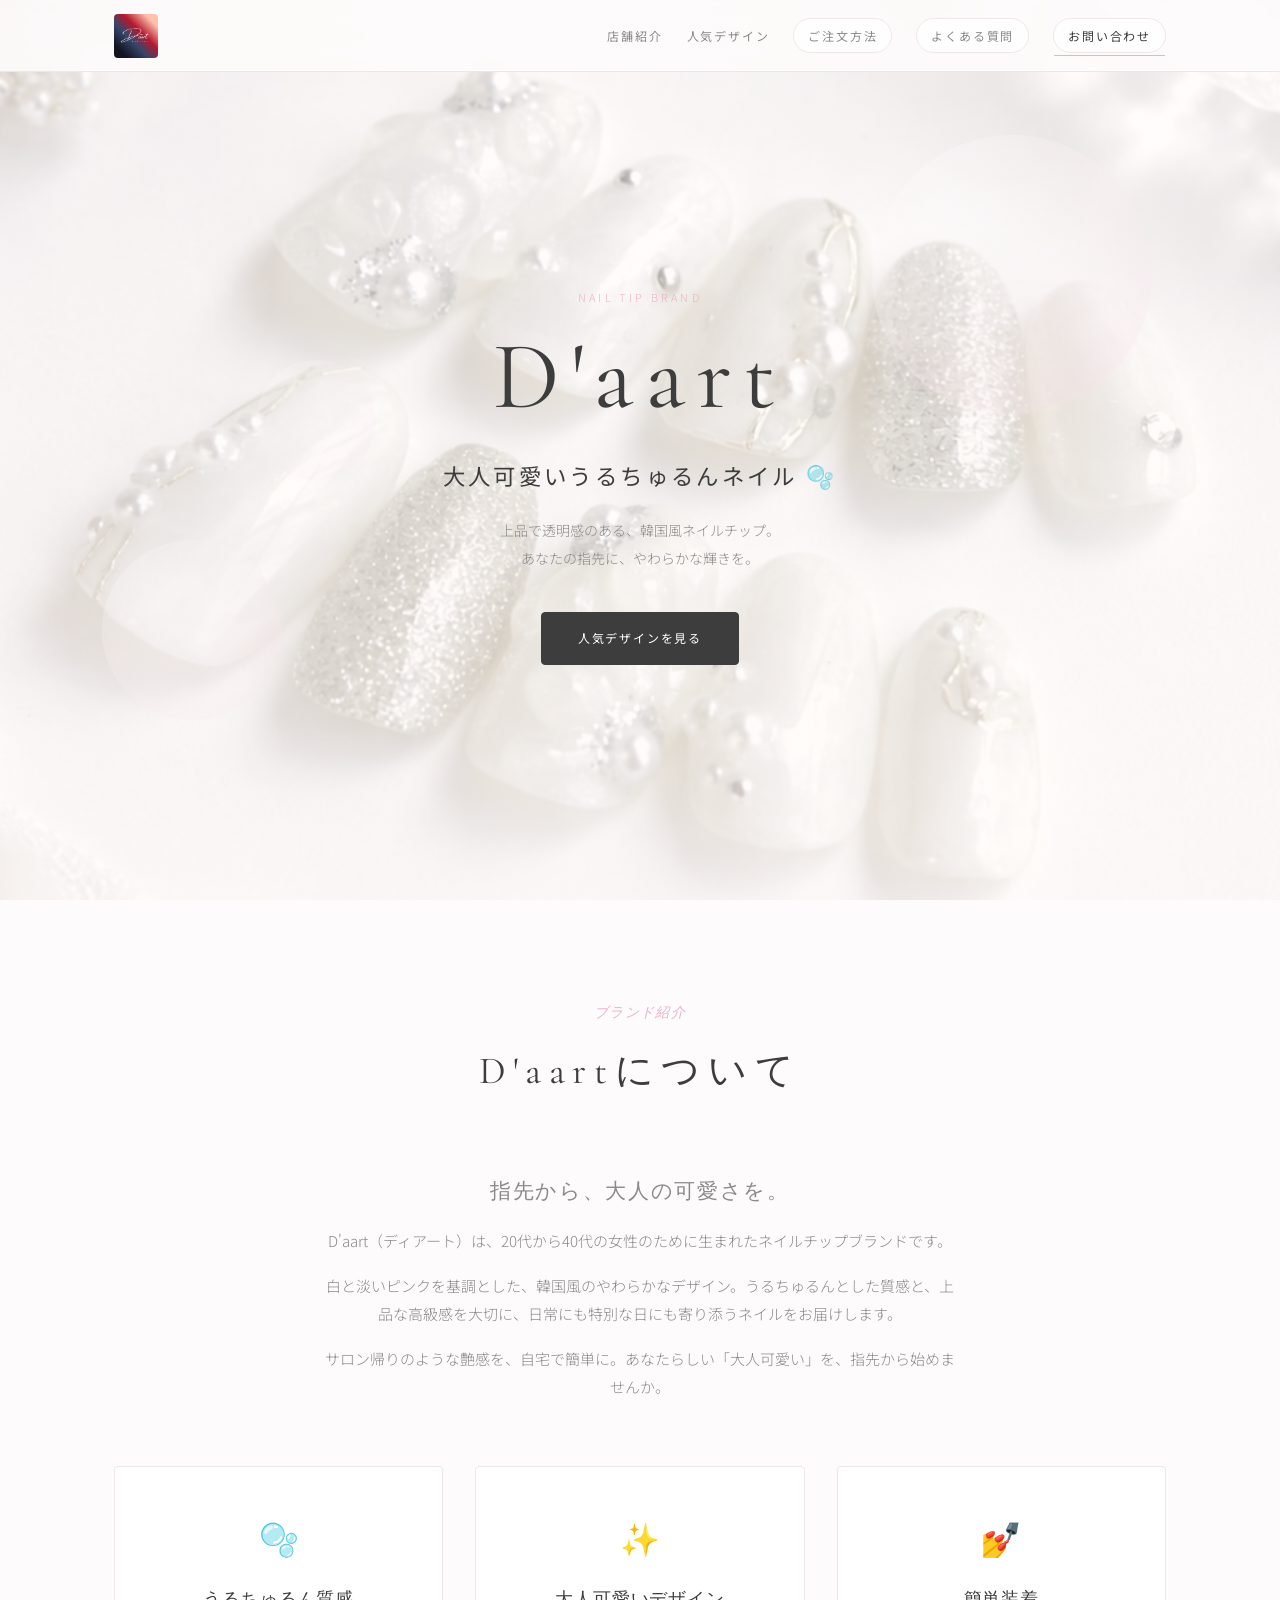
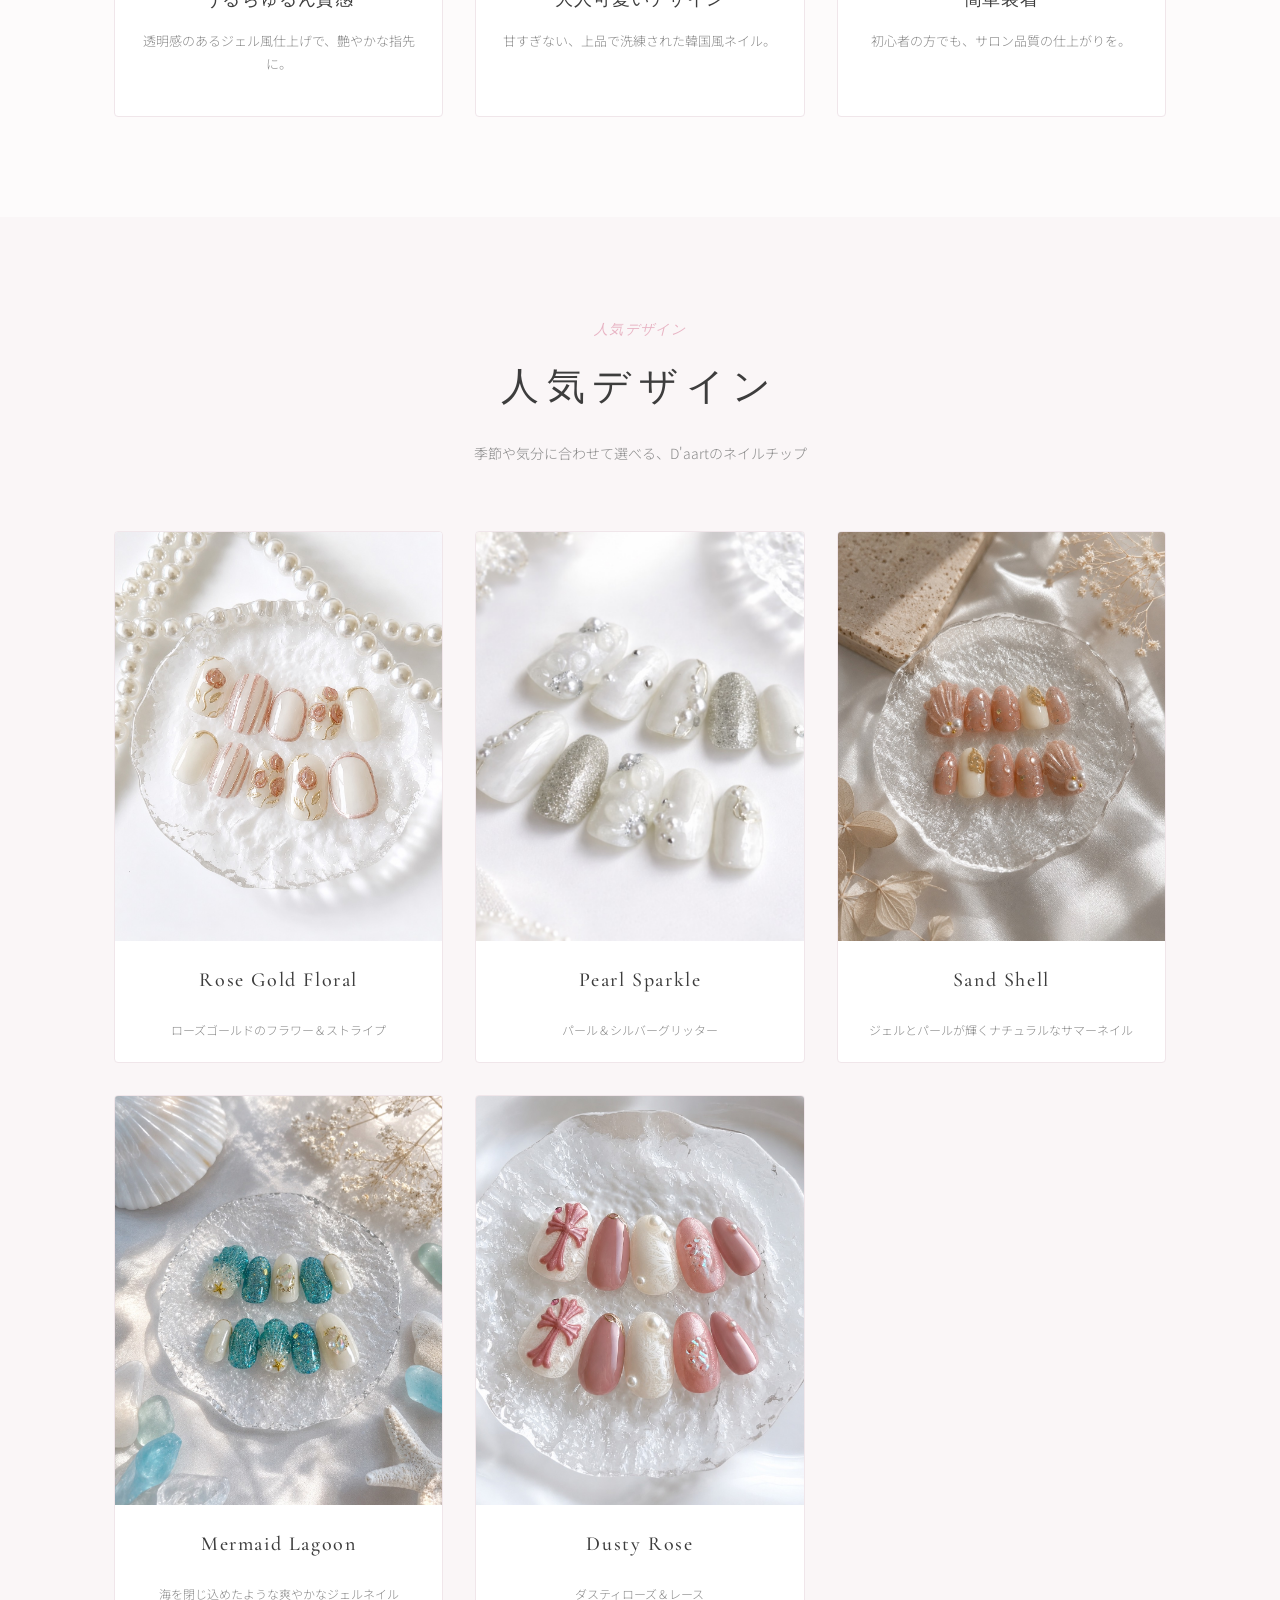
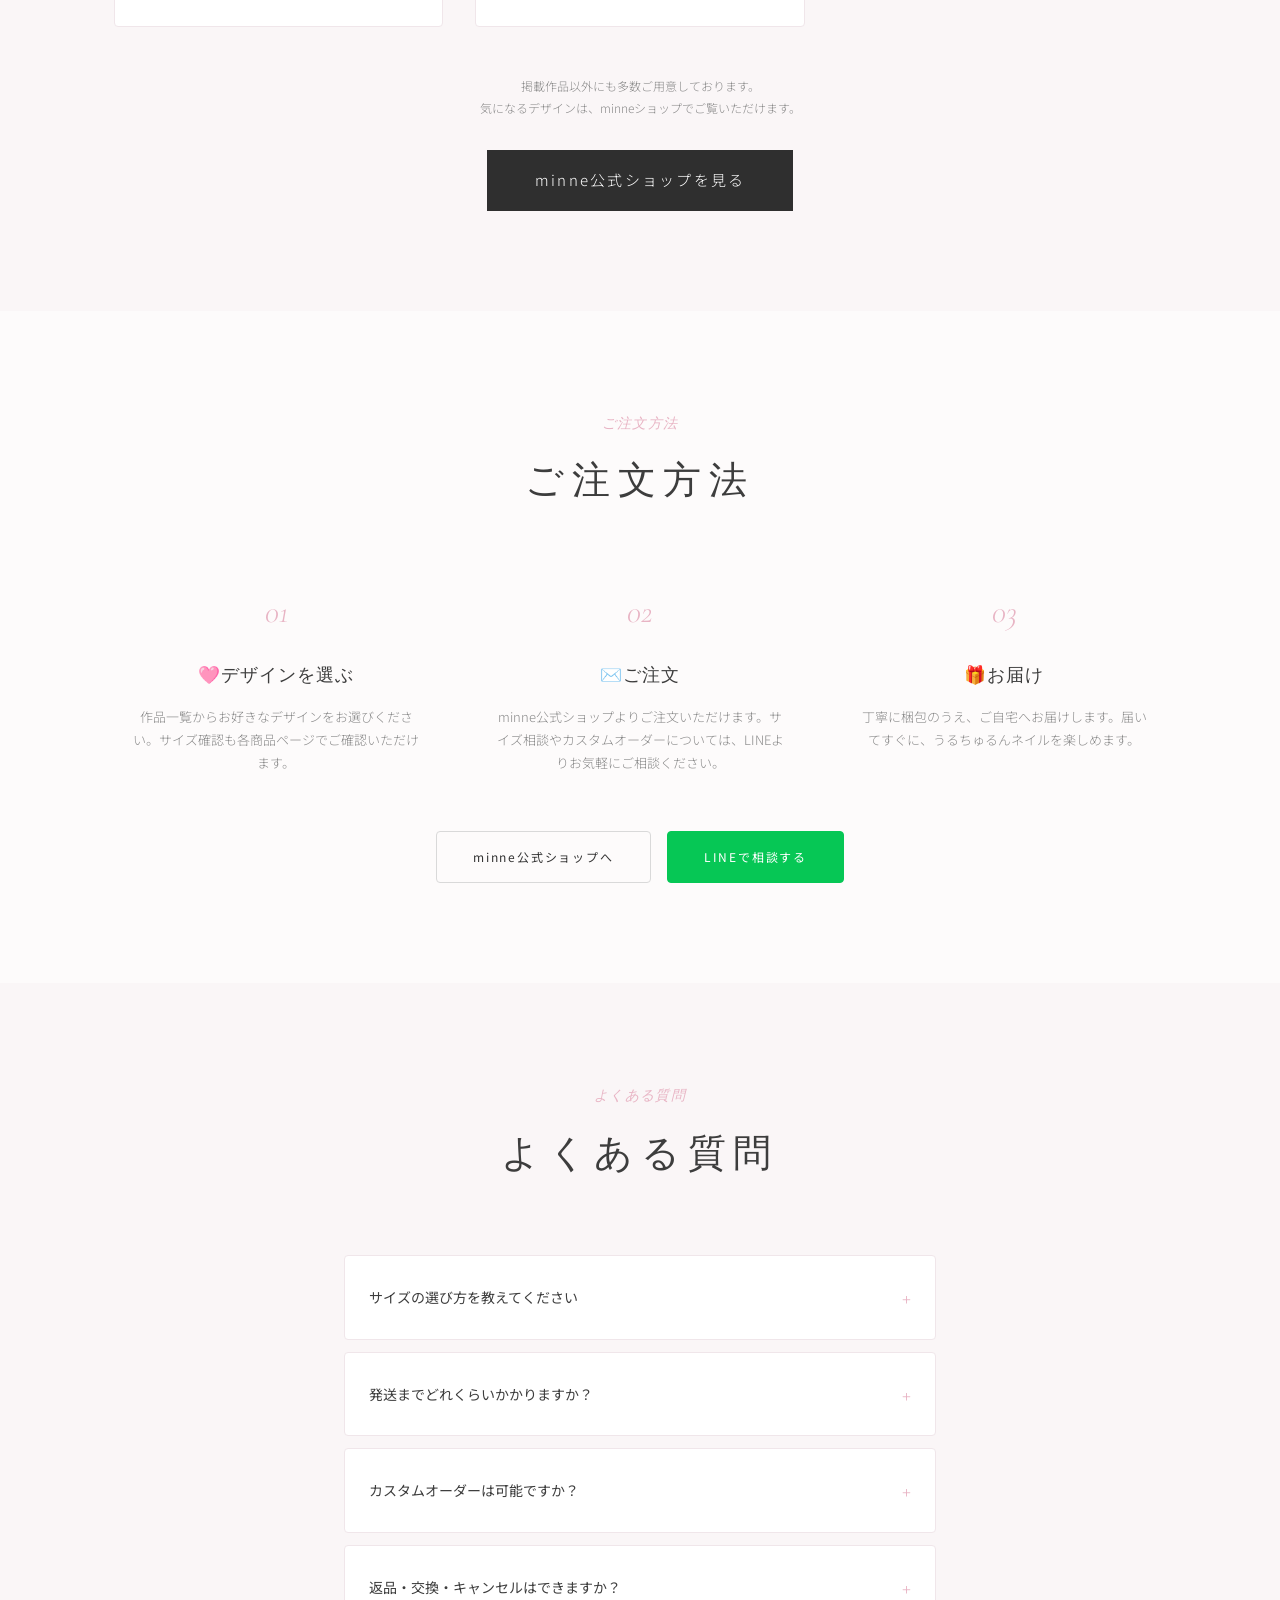
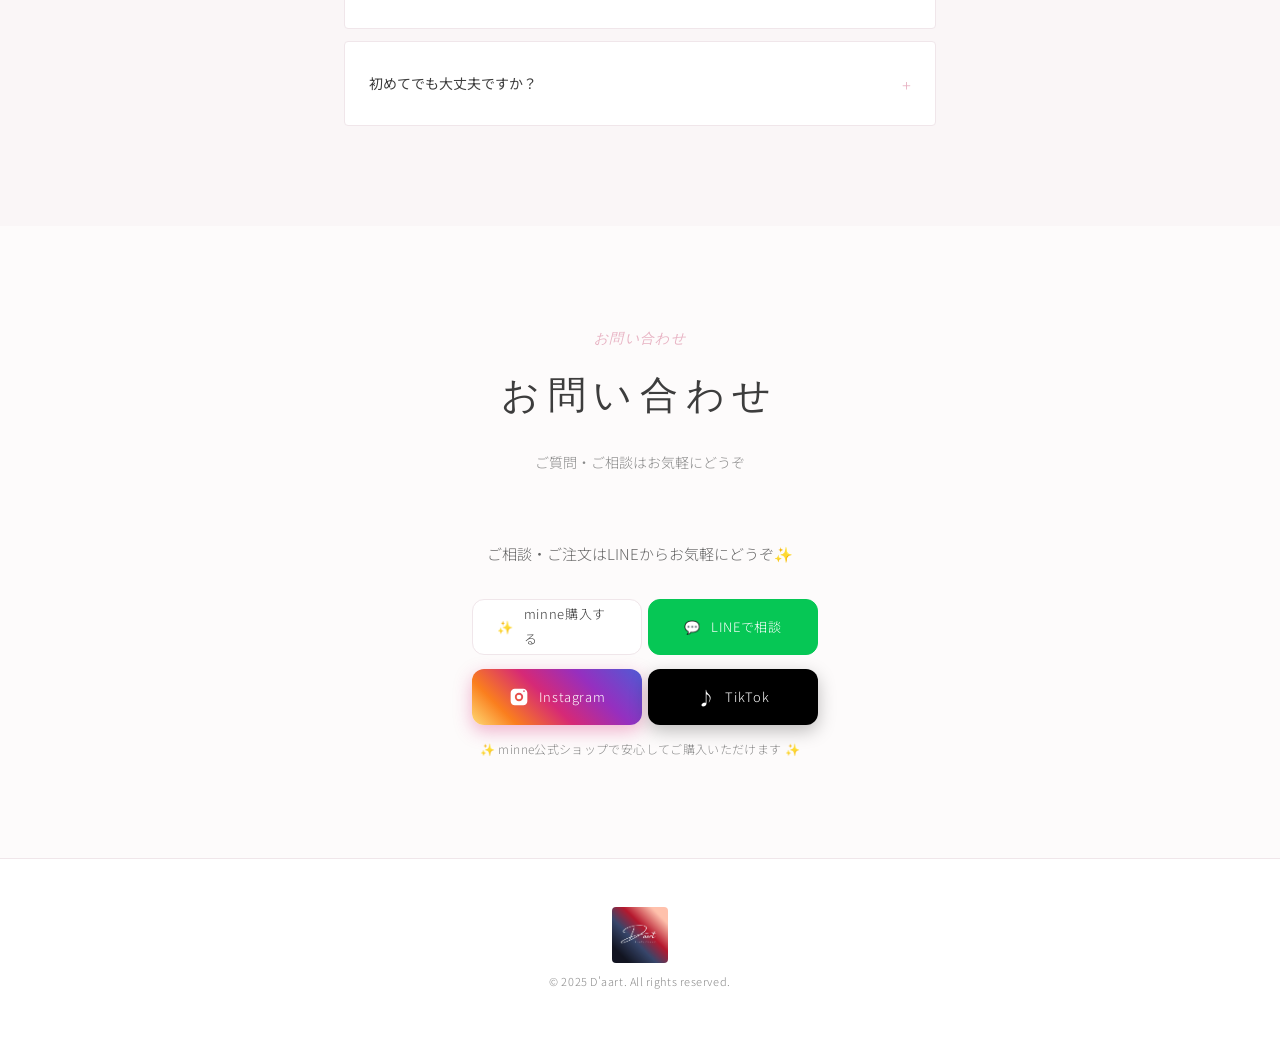
==== index.html @ aaa63087 "サイト内容を更新" ====
<!DOCTYPE html>
<html lang="ja">
<head>
  <meta charset="UTF-8">

  <meta
    name="viewport"
    content="width=device-width, initial-scale=1.0"
  >

  <title>D'aart | 大人可愛いうるちゅるんネイル</title>

  <meta
    name="description"
    content="大人可愛いうるちゅるんネイルチップブランドD'aart。韓国風デザインや上品で透明感のあるネイルチップを販売しています。サイズ相談やカスタムオーダーもLINEから承ります。"
  >

  <meta name="theme-color" content="#f8f3f1">

  <!-- SNSでシェアしたときの表示 -->
  <meta
    property="og:title"
    content="D'aart | 大人可愛いうるちゅるんネイル"
  >

  <meta
    property="og:description"
    content="上品で透明感のある、大人可愛いうるちゅるんネイルチップ。"
  >

  <meta property="og:type" content="website">
  <meta property="og:site_name" content="D'aart">
  <meta property="og:locale" content="ja_JP">

  <!-- X（旧Twitter）でシェアしたときの表示 -->
  <meta name="twitter:card" content="summary_large_image">

  <!-- ブラウザ・スマホ用アイコン -->
  <link
    rel="icon"
    type="image/jpeg"
    href="images/logo.jpg/IMG_2520.JPG"
  >

  <link
    rel="apple-touch-icon"
    href="images/logo.jpg/IMG_2520.JPG"
  >

  <!-- Google Fonts -->
  <link rel="preconnect" href="https://fonts.googleapis.com">

  <link
    rel="preconnect"
    href="https://fonts.gstatic.com"
    crossorigin
  >

  <link
    href="https://fonts.googleapis.com/css2?family=Cormorant+Garamond:ital,wght@0,400;0,500;1,400&family=Noto+Sans+JP:wght@300;400;500&display=swap"
    rel="stylesheet"
  >

  <!-- CSS -->
  <link rel="stylesheet" href="style.css">
</head>
<body>
  <header class="header" id="top">
    <div class="header__inner">
      <a href="#top" class="header__logo">
        <img src="images/logo.jpg/IMG_2520.JPG" alt="D'aart" width="120" height="120">
      </a>
      <button class="header__menu-btn" type="button" aria-label="メニューを開く" aria-expanded="false" aria-controls="nav">
        <span></span>
        <span></span>
        <span></span>
      </button>
      <nav class="header__nav" id="nav" aria-label="メインナビゲーション">
        <ul class="header__nav-list">
          <li><a href="#about">店舗紹介</a></li>
          <li><a href="#collection">人気デザイン</a></li>
          <li><a href="#order">ご注文方法</a></li>
          <li><a href="#faq">よくある質問</a></li>
          <li><a href="#contact">お問い合わせ</a></li>

</ul>
      </nav>
    </div>
  </header>

  <main>
    <!-- Hero -->
    <section class="hero">
      <div class="hero__content">
        <p class="hero__label">Nail Tip Brand</p>
        <h1 class="hero__title">D'aart</h1>
        <p class="hero__catch">大人可愛い<br class="sp-only">うるちゅるんネイル 🫧</p>
        <p class="hero__desc">上品で透明感のある、韓国風ネイルチップ。<br>あなたの指先に、やわらかな輝きを。</p>
        <a href="#collection" class="btn btn--primary">人気デザインを見る</a>
      </div>
      <div class="hero__visual" aria-hidden="true">
        <div class="hero__bubble hero__bubble--1"></div>
        <div class="hero__bubble hero__bubble--2"></div>
        <div class="hero__bubble hero__bubble--3"></div>
      </div>
    </section>

    <!-- About -->
    <section class="section" id="about">
      <div class="container">
        <div class="section__header">
          <p class="section__label">ブランド紹介</p>
          <h2 class="section__title">D'aartについて</h2>
        </div>
        <div class="about">
          <div class="about__text">
            <p class="about__lead">指先から、大人の可愛さを。</p>
            <p>D'aart（ディアート）は、20代から40代の女性のために生まれたネイルチップブランドです。</p>
            <p>白と淡いピンクを基調とした、韓国風のやわらかなデザイン。うるちゅるんとした質感と、上品な高級感を大切に、日常にも特別な日にも寄り添うネイルをお届けします。</p>
            <p>サロン帰りのような艶感を、自宅で簡単に。あなたらしい「大人可愛い」を、指先から始めませんか。</p>
          </div>
          <div class="about__features">
            <div class="feature-card">
              <span class="feature-card__icon">🫧</span>
              <h3 class="feature-card__title">うるちゅるん質感</h3>
              <p class="feature-card__text">透明感のあるジェル風仕上げで、艶やかな指先に。</p>
            </div>
            <div class="feature-card">
              <span class="feature-card__icon">✨</span>
              <h3 class="feature-card__title">大人可愛いデザイン</h3>
              <p class="feature-card__text">甘すぎない、上品で洗練された韓国風ネイル。</p>
            </div>
            <div class="feature-card">
              <span class="feature-card__icon">💅</span>
              <h3 class="feature-card__title">簡単装着</h3>
              <p class="feature-card__text">初心者の方でも、サロン品質の仕上がりを。</p>
            </div>
          </div>
        </div>
      </div>
    </section>

    <!-- Collection -->
    <section class="section section--alt" id="collection">
      <div class="container">
        <div class="section__header">
          <p class="section__label">人気デザイン</p>
          <h2 class="section__title">人気デザイン</h2>
          <p class="section__subtitle">季節や気分に合わせて選べる、D'aartのネイルチップ</p>
        </div>
        <div class="collection-grid" id="collection-grid">
          <article class="collection-item">
            <div class="collection-item__image">
              <img src="images/collection/IMG_2521.JPG" alt="Rose Gold Floral — ローズゴールドのフラワーネイル" loading="lazy">
            </div>
            <div class="collection-item__info">
              <h3 class="collection-item__name">Rose Gold Floral</h3>
              <p class="collection-item__desc">ローズゴールドのフラワー＆ストライプ</p>
            </div>
          </article>
          <article class="collection-item">
            <div class="collection-item__image">
              <img src="images/collection/IMG_2522.JPG" alt="Pearl Sparkle — パール＆シルバーグリッター" loading="lazy">
            </div>
            <div class="collection-item__info">
              <h3 class="collection-item__name">Pearl Sparkle</h3>
              <p class="collection-item__desc">パール＆シルバーグリッター</p>
            </div>
          </article>
          <article class="collection-item">
            <div class="collection-item__image">
              <img src="images/collection/IMG_2927.JPG" alt="Starry Night — 星屑のマグネットネイル" loading="lazy">
            </div>
            <div class="collection-item__info">
              <h3 class="collection-item__name">Sand Shell</h3>
              <p class="collection-item__desc">ジェルとパールが輝くナチュラルなサマーネイル</p>
            </div>
          </article>
          <article class="collection-item">
            <div class="collection-item__image">
              <img src="images/collection/IMG_2928.JPG" alt="Sage Tweed — セージグリーンのツイード" loading="lazy">
            </div>
            <div class="collection-item__info">
              <h3 class="collection-item__name">Mermaid Lagoon</h3>
              <p class="collection-item__desc">海を閉じ込めたような爽やかなジェルネイル</p>
            </div>
          </article>
          <article class="collection-item">
            <div class="collection-item__image">
              <img src="images/collection/IMG_2525.JPG" alt="Dusty Rose — ダスティローズ＆レース" loading="lazy">
            </div>
            <div class="collection-item__info">
              <h3 class="collection-item__name">Dusty Rose</h3>
              <p class="collection-item__desc">ダスティローズ＆レース</p>
            </div>
          </article>
        </div>
        <p class="collection-note">
  掲載作品以外にも多数ご用意しております。<br>
  気になるデザインは、minneショップでご覧いただけます。
</p>

<div class="collection-more">
  <a
    href="https://minne.com/@akitan13"
    target="_blank"
  >
    minne公式ショップを見る
  </a>
      </div>
    </section>

    <!-- Order -->
    <section class="section" id="order">
      <div class="container">
        <div class="section__header">
          <p class="section__label">ご注文方法</p>
          <h2 class="section__title">ご注文方法</h2>
        </div>
        <div class="order">
          <div class="order__steps">
            <div class="order-step">
              <span class="order-step__num">01</span>
              <h3 class="order-step__title">🩷デザインを選ぶ</h3>
              <p class="order-step__text">作品一覧からお好きなデザインをお選びください。サイズ確認も各商品ページでご確認いただけます。</p>
            </div>
            <div class="order-step">
              <span class="order-step__num">02</span>
              <h3 class="order-step__title">✉️ご注文</h3>
              <p class="order-step__text">minne公式ショップよりご注文いただけます。サイズ相談やカスタムオーダーについては、LINEよりお気軽にご相談ください。</p>
            </div>
            <div class="order-step">
              <span class="order-step__num">03</span>
              <h3 class="order-step__title">🎁お届け</h3>
              <p class="order-step__text">丁寧に梱包のうえ、ご自宅へお届けします。届いてすぐに、うるちゅるんネイルを楽しめます。</p>
            </div>
          </div>
          <div class="order__links">
            <a href="https://minne.com/@akitan13" class="btn btn-outline" target="_blank" rel="noopener noreferrer">minne公式ショップへ</a>
<a href="#" class="btn btn-outline btn-line order-green-btn" target="_blank" rel="noopener noreferrer">LINEで相談する</a>
          </div>
        </div>
      </div>
    </section>

    <!-- FAQ -->
    <section class="section section--alt" id="faq">
      <div class="container container--narrow">
        <div class="section__header">
          <p class="section__label">よくある質問</p>
          <h2 class="section__title">よくある質問</h2>
        </div>
        <div class="faq-list">
          <details class="faq-item">
            <summary class="faq-item__question">サイズの選び方を教えてください</summary>
            <div class="faq-item__answer">
              <p>ご自身で爪のサイズを測っていただき、サイズ表からお選びください。サイズ選びに迷った場合は、LINEよりお気軽にご相談ください。
            </div>
          </details>
          <details class="faq-item">
            <summary class="faq-item__question">発送までどれくらいかかりますか？</summary>
            <div class="faq-item__answer">
              <p>ご入金確認後、通常3〜7日程度で発送しております。ご注文状況により前後する場合がございます。最新の納期は各作品ページまたはLINEよりご確認ください。
最新の納期は各作品ページまたはLINEよりご確認いただけます。</p>
            </div>
          </details>
          <details class="faq-item">
            <summary class="faq-item__question">カスタムオーダーは可能ですか？</summary>
            <div class="faq-item__answer">
              <p>はい、承っております。既存デザインのカラー変更など、ご希望に合わせてご相談いただけます。カスタムオーダーや各種オプションについては、LINEよりお気軽にお問い合わせください。</p>
            </div>
          </details>
          <details class="faq-item">
            <summary class="faq-item__question">返品・交換・キャンセルはできますか？</summary>
            <div class="faq-item__answer">
              <p>お客様都合による返品・交換・キャンセルは、原則としてお受けしておりません。商品に不具合があった場合は、商品到着後3日以内にご連絡ください。</p>
            </div>
          </details>
          <details class="faq-item">
            <summary class="faq-item__question">初めてでも大丈夫ですか？</summary>
            <div class="faq-item__answer">
              <p>初めてネイルチップをご購入される方にも安心してご利用いただけるよう、
サイズ選びから丁寧にサポートしております。
ご不明な点はお気軽にLINEよりご相談ください。</p>
            </div>
          </details>
        </div>
      </div>
    </section>

    <!-- Contact -->
    <section class="section" id="contact">
      <div class="container container--narrow">
        <div class="section__header">
          <p class="section__label">お問い合わせ</p>
          <h2 class="section__title">お問い合わせ</h2>
          <p class="section__subtitle">ご質問・ご相談はお気軽にどうぞ</p>
        </div>
       <p class="contact-lead">
  ご相談・ご注文はLINEからお気軽にどうぞ✨
</p>

  <div class="social-links">

  <a href="https://minne.com/@akitan13" class="social-btn social-btn--minne" target="_blank" rel="noopener noreferrer">
    <span>✨</span>
    minne購入する
  </a>

 <a href="https://line.me/R/ti/p/@203avimp" class="social-btn social-btn--line" target="_blank" rel="noopener noreferrer">
    <span>💬</span>
    LINEで相談
  </a>

  <a href="https://www.instagram.com/d.aart_nail/" class="social-btn social-btn--instagram" target="_blank" rel="noopener noreferrer">
    <svg viewBox="0 0 24 24" aria-hidden="true" width="20" height="20">
      <path fill="currentColor" d="M7 2C4.24 2 2 4.24 2 7v10c0 2.76 2.24 5 5 5h10c2.76 0 5-2.24 5-5V7c0-2.76-2.24-5-5-5H7zm10 2h1c.55 0 1 .45 1 1s-.45 1-1 1-1-.45-1-1 .45-1 1-1zM12 7a5 5 0 110 10 5 5 0 010-10zm0 2.2A2.8 2.8 0 1014.8 12 2.8 2.8 0 0012 9.2z"/>
    </svg>
    Instagram
  </a>

<a href="https://www.tiktok.com/@d.aart_nail?_r=1&_t=ZS-978VbfICpSK"class="social-btn social-btn--tiktok" target="_blank" rel="noopener noreferrer">
  <span class="tiktok-icon">♪</span>
  TikTok
</a>

</div>

<p class="minne-note">
  ✨ minne公式ショップで安心してご購入いただけます ✨
</p>
        </div>
      </div>
    </section>
  </main>

  <footer class="footer">
    <div class="container">
      <p class="footer__logo">
        <img src="images/logo.jpg/IMG_2520.JPG" alt="D'aart" width="100" height="100">
      </p>
      <p class="footer__copy">&copy; 2025 D'aart. All rights reserved.</p>
    </div>
  </footer>

  <script src="script.js"></script>
</body>
</html>
---- style.css ----
/* ========================================
   D'aart — Nail Tip Brand
   ======================================== */

:root {
  --color-white: #ffffff;
  --color-bg: #fdfbfb;
  --color-bg-alt: #faf6f7;
  --color-pink-light: #fceef2;
  --color-pink: #f5d5df;
  --color-pink-accent: #e8b4c4;
  --color-text: #3d3d3d;
  --color-text-light: #8a8a8a;
  --color-border: #f0e6ea;
  --font-serif: 'Cormorant Garamond', 'Georgia', serif;
  --font-sans: 'Noto Sans JP', 'Hiragino Sans', sans-serif;
  --header-height: 72px;
  --transition: 0.3s ease;
  --radius: 4px;
  --shadow-soft: 0 4px 24px rgba(232, 180, 196, 0.12);
}

*,
*::before,
*::after {
  box-sizing: border-box;
  margin: 0;
  padding: 0;
}

html {
  scroll-behavior: smooth;
  scroll-padding-top: var(--header-height);
}

body {
  font-family: var(--font-sans);
  font-weight: 300;
  font-size: 15px;
  line-height: 1.9;
  color: var(--color-text);
  background-color: var(--color-bg);
  -webkit-font-smoothing: antialiased;
}

img {
  max-width: 100%;
  height: auto;
  display: block;
}

a {
  color: inherit;
  text-decoration: none;
}

ul {
  list-style: none;
}

.sp-only {
  display: none;
}

.container {
  width: 100%;
  max-width: 1100px;
  margin: 0 auto;
  padding: 0 24px;
}

.container--narrow {
  max-width: 640px;
}

/* Header */
.header {
  position: fixed;
  top: 0;
  left: 0;
  right: 0;
  z-index: 1000;
  height: var(--header-height);
  background: rgba(253, 251, 251, 0.92);
  backdrop-filter: blur(12px);
  -webkit-backdrop-filter: blur(12px);
  border-bottom: 1px solid var(--color-border);
  transition: box-shadow var(--transition);
}

.header.is-scrolled {
  box-shadow: var(--shadow-soft);
}

.header__inner {
  display: flex;
  align-items: center;
  justify-content: space-between;
  max-width: 1100px;
  height: 100%;
  margin: 0 auto;
  padding: 0 24px;
}

.header__logo {
  display: block;
  line-height: 0;
}

.header__logo img {
  height: 44px;
  width: auto;
  object-fit: contain;
  border-radius: var(--radius);
}

.header__nav-list {
  display: flex;
  align-items: center;
  gap: 24px;
}

.header__nav-list a {
  font-size: 12px;
  font-weight: 400;
  letter-spacing: 0.15em;
  color: var(--color-text-light);
  transition: color var(--transition);
  position: relative;
}

.header__nav-list li:nth-last-child(-n+3) a {
  padding: 8px 14px;
  border: 1px solid var(--color-border);
  border-radius: 999px;
  background: rgba(255, 255, 255, 0.7);
}

.header__nav-list a::after {
  content: '';
  position: absolute;
  bottom: -4px;
  left: 0;
  width: 0;
  height: 1px;
  background: var(--color-pink-accent);
  transition: width var(--transition);
}

.header__nav-list a:hover,
.header__nav-list a.is-active {
  color: var(--color-text);
}

.header__nav-list a:hover::after,
.header__nav-list a.is-active::after {
  width: 100%;
}

.header__menu-btn {
  display: none;
  flex-direction: column;
  justify-content: center;
  gap: 6px;
  width: 32px;
  height: 32px;
  background: none;
  border: none;
  cursor: pointer;
  padding: 0;
}

.header__menu-btn span {
  display: block;
  width: 100%;
  height: 1px;
  background: var(--color-text);
  transition: transform var(--transition), opacity var(--transition);
}

.header__menu-btn.is-open span:nth-child(1) {
  transform: translateY(7px) rotate(45deg);
}

.header__menu-btn.is-open span:nth-child(2) {
  opacity: 0;
}

.header__menu-btn.is-open span:nth-child(3) {
  transform: translateY(-7px) rotate(-45deg);
}

/* Hero */
.hero {
  position: relative;
  min-height: 100vh;
  display: flex;
  align-items: center;
  justify-content: center;
  padding: calc(var(--header-height) + 60px) 24px 80px;
  overflow: hidden;
  background:
    linear-gradient(rgba(255, 250, 247, 0.55), rgba(255, 250, 247, 0.72)),
    url("images/collection/IMG_2522.JPG") center/cover no-repeat;
}

.hero__content {
  position: relative;
  z-index: 2;
  text-align: center;
  max-width: 560px;
}

.hero__label {
  font-size: 11px;
  letter-spacing: 0.3em;
  text-transform: uppercase;
  color: var(--color-pink-accent);
  margin-bottom: 16px;
}

.hero__title {
  font-family: var(--font-serif);
  font-size: clamp(3.5rem, 10vw, 6rem);
  font-weight: 400;
  letter-spacing: 0.12em;
  line-height: 1.1;
  margin-bottom: 24px;
  color: var(--color-text);
}

.hero__catch {
  font-size: clamp(1.1rem, 3vw, 1.4rem);
  font-weight: 400;
  letter-spacing: 0.15em;
  margin-bottom: 20px;
  color: var(--color-text);
}

.hero__desc {
  font-size: 14px;
  color: var(--color-text-light);
  margin-bottom: 40px;
  line-height: 2;
}

.hero__visual {
  position: absolute;
  inset: 0;
  pointer-events: none;
}

.hero__bubble {
  position: absolute;
  border-radius: 50%;
  background: radial-gradient(circle at 30% 30%, rgba(255,255,255,0.8), rgba(245, 213, 223, 0.4));
  animation: float 8s ease-in-out infinite;
}

.hero__bubble--1 {
  width: 280px;
  height: 280px;
  top: 15%;
  right: 10%;
  opacity: 0.5;
}

.hero__bubble--2 {
  width: 180px;
  height: 180px;
  bottom: 20%;
  left: 8%;
  opacity: 0.4;
  animation-delay: -3s;
}

.hero__bubble--3 {
  width: 120px;
  height: 120px;
  top: 40%;
  left: 20%;
  opacity: 0.3;
  animation-delay: -5s;
}

@keyframes float {
  0%, 100% { transform: translateY(0); }
  50% { transform: translateY(-20px); }
}

/* Buttons */
.btn {
  display: inline-flex;
  align-items: center;
  justify-content: center;
  padding: 14px 36px;
  font-family: var(--font-sans);
  font-size: 12px;
  font-weight: 400;
  letter-spacing: 0.15em;
  border-radius: var(--radius);
  border: 1px solid transparent;
  cursor: pointer;
  transition: all var(--transition);
}

.btn--primary {
  background: var(--color-text);
  color: var(--color-white);
  border-color: var(--color-text);
}

.btn--primary:hover {
  background: transparent;
  color: var(--color-text);
}

.btn--outline {
  background: transparent;
  color: var(--color-text);
  border-color: var(--color-border);
}

.btn--outline:hover {
  border-color: var(--color-pink-accent);
  color: var(--color-pink-accent);
}

.btn--line:hover {
  border-color: #06c755;
  color: #06c755;
}

.btn--full {
  width: 100%;
}

/* Sections */
.section {
  padding: 100px 0;
}

.section--alt {
  background: var(--color-bg-alt);
}

.section__header {
  text-align: center;
  margin-bottom: 64px;
}

.section__label {
  font-family: var(--font-serif);
  font-size: 14px;
  font-style: italic;
  letter-spacing: 0.1em;
  color: var(--color-pink-accent);
  margin-bottom: 8px;
}

.section__title {
  font-family: var(--font-serif);
  font-size: clamp(1.8rem, 4vw, 2.4rem);
  font-weight: 400;
  letter-spacing: 0.2em;
  margin-bottom: 16px;
}

.section__subtitle {
  font-size: 14px;
  color: var(--color-text-light);
}

/* About */
.about__text {
  max-width: 640px;
  margin: 0 auto 64px;
  text-align: center;
}

.about__lead {
  font-family: var(--font-serif);
  font-size: 1.3rem;
  letter-spacing: 0.08em;
  margin-bottom: 24px;
  color: var(--color-text);
}

.about__text p {
  margin-bottom: 16px;
  color: var(--color-text-light);
}

.about__features {
  display: grid;
  grid-template-columns: repeat(3, 1fr);
  gap: 32px;
}

.feature-card {
  text-align: center;
  padding: 40px 24px;
  background: var(--color-white);
  border: 1px solid var(--color-border);
  border-radius: var(--radius);
  transition: box-shadow var(--transition);
}

.feature-card:hover {
  box-shadow: var(--shadow-soft);
}

.feature-card__icon {
  font-size: 2rem;
  display: block;
  margin-bottom: 16px;
}

.feature-card__title {
  font-family: var(--font-serif);
  font-size: 1.1rem;
  font-weight: 500;
  letter-spacing: 0.05em;
  margin-bottom: 12px;
}

.feature-card__text {
  font-size: 13px;
  color: var(--color-text-light);
  line-height: 1.8;
}

/* Collection */
.collection-grid {
  display: grid;
  grid-template-columns: repeat(3, 1fr);
  gap: 32px;
}

.collection-item {
  background: var(--color-white);
  border-radius: var(--radius);
  overflow: hidden;
  border: 1px solid var(--color-border);
  transition: transform var(--transition), box-shadow var(--transition);
}

.collection-item:hover {
  transform: translateY(-4px);
  box-shadow: var(--shadow-soft);
}

.collection-item__image {
  aspect-ratio: 4 / 5;
  overflow: hidden;
  background: var(--color-pink-light);
}

.collection-item__image img {
  width: 100%;
  height: 100%;
  object-fit: cover;
  transition: transform 0.6s ease;
}

.collection-item:hover .collection-item__image img {
  transform: scale(1.05);
}

.collection-item__info {
  padding: 20px 24px;
  text-align: center;
}

.collection-item__name {
  font-family: var(--font-serif);
  font-size: 1.25rem;
  font-weight: 500;
  letter-spacing: 0.08em;
  margin-bottom: 20px;
}

.collection-item__desc {
  font-size: 12px;
  color: var(--color-text-light);
}

.collection-note {
  text-align: center;
  font-size: 12px;
  color: var(--color-text-light);
  margin-top: 48px;
}

/* Order */
.order__steps {
  display: grid;
  grid-template-columns: repeat(3, 1fr);
  gap: 40px;
  margin-bottom: 56px;
}

.order-step {
  text-align: center;
  padding: 0 16px;
}

.order-step__num {
  font-family: var(--font-serif);
  font-size: 2rem;
  font-style: italic;
  color: var(--color-pink-accent);
  display: block;
  margin-bottom: 16px;
}

.order-step__title {
  font-family: var(--font-serif);
  font-size: 1.1rem;
  font-weight: 500;
  letter-spacing: 0.05em;
  margin-bottom: 12px;
}

.order-step__text {
  font-size: 13px;
  color: var(--color-text-light);
  line-height: 1.8;
}

.order__links {
  display: flex;
  justify-content: center;
  gap: 16px;
  flex-wrap: wrap;
}

/* FAQ */
.faq-list {
  display: flex;
  flex-direction: column;
  gap: 12px;
}

.faq-item {
  background: var(--color-white);
  border: 1px solid var(--color-border);
  border-radius: var(--radius);
  overflow: hidden;
}

.faq-item__question {
  padding: 20px 24px;
  font-size: 14px;
  font-weight: 400;
  cursor: pointer;
  list-style: none;
  display: flex;
  align-items: center;
  justify-content: space-between;
  gap: 16px;
  transition: color var(--transition);
}

.faq-item__question::-webkit-details-marker {
  display: none;
}

.faq-item__question::after {
  content: '+';
  font-family: var(--font-serif);
  font-size: 1.4rem;
  color: var(--color-pink-accent);
  flex-shrink: 0;
  transition: transform var(--transition);
}

.faq-item[open] .faq-item__question::after {
  transform: rotate(45deg);
}

.faq-item__question:hover {
  color: var(--color-pink-accent);
}

.faq-item__answer {
  padding: 0 24px 20px;
}

.faq-item__answer p {
  font-size: 13px;
  color: var(--color-text-light);
  line-height: 1.9;
}

/* Contact Form */
.contact-form {
  margin-bottom: 56px;
}

.form-group {
  margin-bottom: 24px;
}

.form-label {
  display: block;
  font-size: 13px;
  letter-spacing: 0.05em;
  margin-bottom: 8px;
}

.required {
  color: var(--color-pink-accent);
}

.form-input,
.form-textarea {
  width: 100%;
  padding: 14px 16px;
  font-family: var(--font-sans);
  font-size: 14px;
  font-weight: 300;
  color: var(--color-text);
  background: var(--color-white);
  border: 1px solid var(--color-border);
  border-radius: var(--radius);
  transition: border-color var(--transition);
  outline: none;
}

.form-input:focus,
.form-textarea:focus {
  border-color: var(--color-pink-accent);
}

.form-textarea {
  resize: vertical;
  min-height: 140px;
}

.form-note {
  text-align: center;
  font-size: 13px;
  margin-top: 16px;
  min-height: 1.5em;
}

.form-note.is-success {
  color: #6b9e78;
}

.form-note.is-error {
  color: #c47070;
}

.contact-lead {
  text-align: center;
  margin: 24px 0 32px;
  color: #666;
  font-size: 15px;
  line-height: 1.8;
}

.social-links {
  display: grid;
  grid-template-columns: repeat(2, 160px);
  justify-content: center;
  gap: 14px 16px;
}

.social-btn {
  display: inline-flex;
  align-items: center;
  justify-content: center;
  gap: 10px;
  padding: 14px 24px;
  height: 56px;
  box-sizing: border-box;
  min-width: 170px;
  font-size: 13px;
  letter-spacing: 0.05em;
  border: 1px solid var(--color-border);
  border-radius: 12px;
  background: var(--color-white);
  color: var(--color-text);
  text-decoration: none;
  transition: all var(--transition);
}

.social-btn svg {
  width: 20px;
  height: 20px;
  fill: currentColor;
}

.social-btn--instagram {
  background: linear-gradient(
    45deg,
    #feda75 0%,
    #fa7e1e 20%,
    #d62976 45%,
    #962fbf 70%,
    #4f5bd5 100%
  );
  border: none;
  color: #ffffff;
  box-shadow: 0 6px 18px rgba(214, 41, 118, 0.35);
}

.social-btn--instagram svg {
  fill: #ffffff;
}

.social-btn--instagram:hover {
  background: linear-gradient(
    45deg,
    #fcb045 0%,
    #fd1d1d 35%,
    #c13584 65%,
    #405de6 100%
  );
  color: #ffffff;
  transform: translateY(-2px);
  box-shadow: 0 10px 24px rgba(214, 41, 118, 0.45);
}

.social-btn--tiktok {
  background: #000000;
  color: #ffffff;
  border: none;
  box-shadow: 0 6px 18px rgba(0, 0, 0, 0.25);
}

.social-btn--tiktok:hover {
  background: #111111;
  color: #ffffff;
  transform: translateY(-2px);
  box-shadow: 0 10px 24px rgba(0, 0, 0, 0.35);
}

.tiktok-icon {
  color: #ffffff;
  font-size: 18px;
  font-weight: 700;
  line-height: 1;
}
.social-btn--line {
  background: #06C755;
  color: #ffffff;
  border-color: #06C755;
}

.social-btn--line:hover {
  background: #05b34d;
  border-color: #05b34d;
  color: #ffffff;
  transform: translateY(-2px);
}

.social-btn--minne:hover {
  border-color: #e8618c;
  color: #e8618c;
}

/* Footer */
.footer {
  padding: 48px 0;
  text-align: center;
  border-top: 1px solid var(--color-border);
  background: var(--color-white);
}

.footer__logo {
  margin-bottom: 8px;
}

.footer__logo img {
  height: 56px;
  width: auto;
  object-fit: contain;
  border-radius: var(--radius);
  margin: 0 auto;
}

.footer__copy {
  font-size: 11px;
  color: var(--color-text-light);
  letter-spacing: 0.05em;
}

/* Responsive */
@media (max-width: 900px) {
  .about__features,
  .collection-grid,
  .order__steps {
    grid-template-columns: repeat(2, 1fr);
  }
}

@media (max-width: 768px) {
  :root {
    --header-height: 64px;
  }

  .sp-only {
    display: inline;
  }

  .header__menu-btn {
    display: flex;
  }

  .header__nav {
    position: fixed;
    top: var(--header-height);
    left: 0;
    right: 0;
    background: rgba(253, 251, 251, 0.98);
    backdrop-filter: blur(12px);
    -webkit-backdrop-filter: blur(12px);
    border-bottom: 1px solid var(--color-border);
    padding: 24px;
    transform: translateY(-100%);
    opacity: 0;
    visibility: hidden;
    transition: transform var(--transition), opacity var(--transition), visibility var(--transition);
  }

  .header__nav.is-open {
    transform: translateY(0);
    opacity: 1;
    visibility: visible;
  }

  .header__nav-list {
    flex-direction: column;
    gap: 20px;
    align-items: center;
  }

  .header__nav-list a {
    font-size: 13px;
  }

  .section {
    padding: 72px 0;
  }

  .section__header {
    margin-bottom: 48px;
  }

  .hero {
    min-height: 90vh;
    padding-bottom: 60px;
  }

  .hero__bubble--1 {
    width: 180px;
    height: 180px;
  }

  .hero__bubble--2 {
    width: 120px;
    height: 120px;
  }

  .hero__bubble--3 {
    display: none;
  }

  .about__features,
  .collection-grid,
  .order__steps {
    grid-template-columns: 1fr;
    gap: 24px;
  }

  .feature-card {
    padding: 32px 24px;
  }

  .order__links,
  .social-links {
    flex-direction: column;
    align-items: stretch;
  }

  .order__links .btn,
  .social-btn {
    justify-content: center;
  }
}

@media (max-width: 480px) {
  .container {
    padding: 0 20px;
  }

  .hero__title {
    letter-spacing: 0.08em;
  }

  .section__title {
    letter-spacing: 0.15em;
  }
}
.collection-more {
  text-align: center;
  margin-top: 30px;
}

.collection-more a {
  display: inline-block;
  padding: 16px 48px;
  background-color: #2f2f2f;
  color: #ffffff;
  text-decoration: none;
  letter-spacing: 0.15em;
  transition: 0.3s;
}

.collection-more a:hover {
  opacity: 0.8;
}

.order__links a.btn-outline {
  background-color: transparent;
  border: 1px solid #d9d9d9;
  color: #333333;
}

.order__links a.btn-outline:hover {
  background-color: #f5f5f5;
  border-color: #cccccc;
  color: #333333;
}

.order__links a.btn-line {
  background-color: #06C755;
  border-color: #06C755;
  color: #ffffff;
}

.order__links a.btn-line:hover {
  background-color: #05B34D;
  border-color: #05B34D;
  color: #ffffff;
}

.minne-cta {
  display: flex;
  flex-direction: column;
  align-items: center;
}

.minne-note {
  width: 100%;
  margin-top: 14px;
  text-align: center;
  font-size: 12px;
  color: #8a8a8a;
  line-height: 1.6;
  letter-spacing: 0.03em;
}

@media (max-width: 768px) {
  section {
    scroll-margin-top: 80px;
  }
}
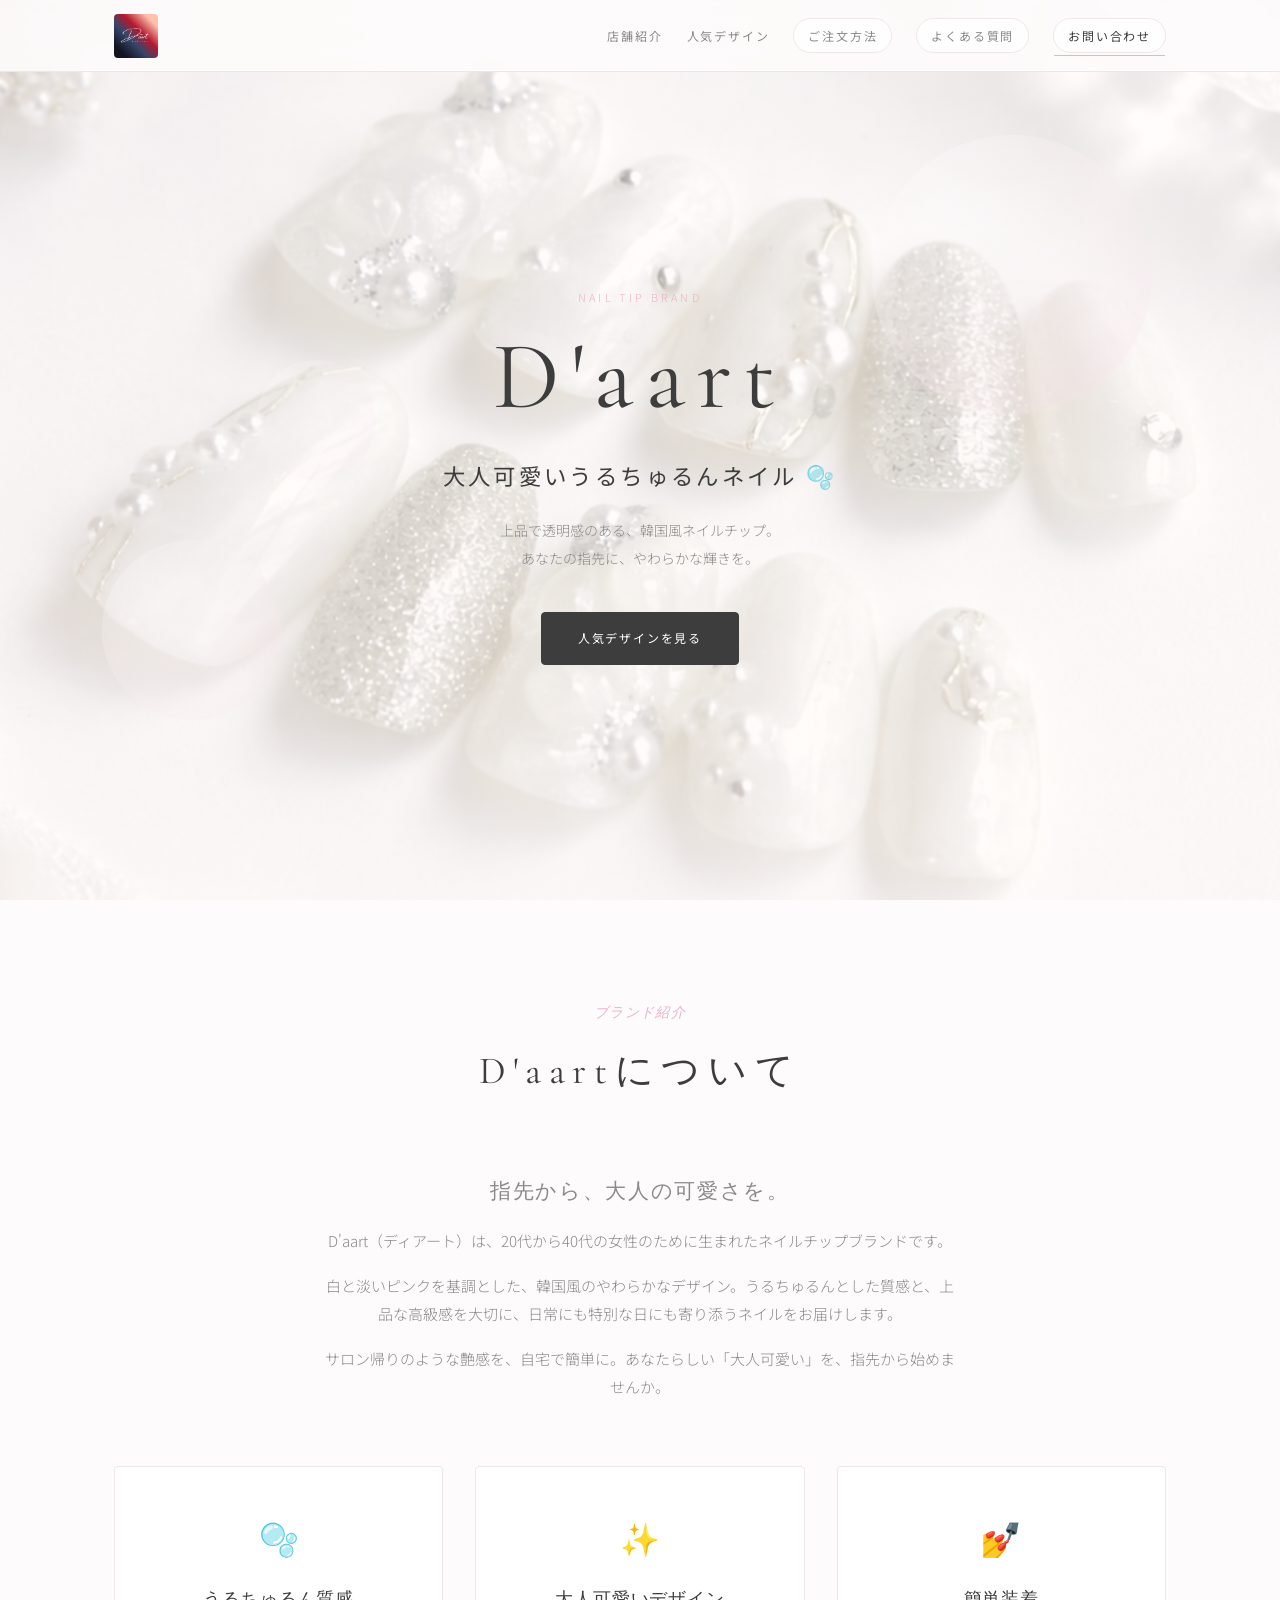
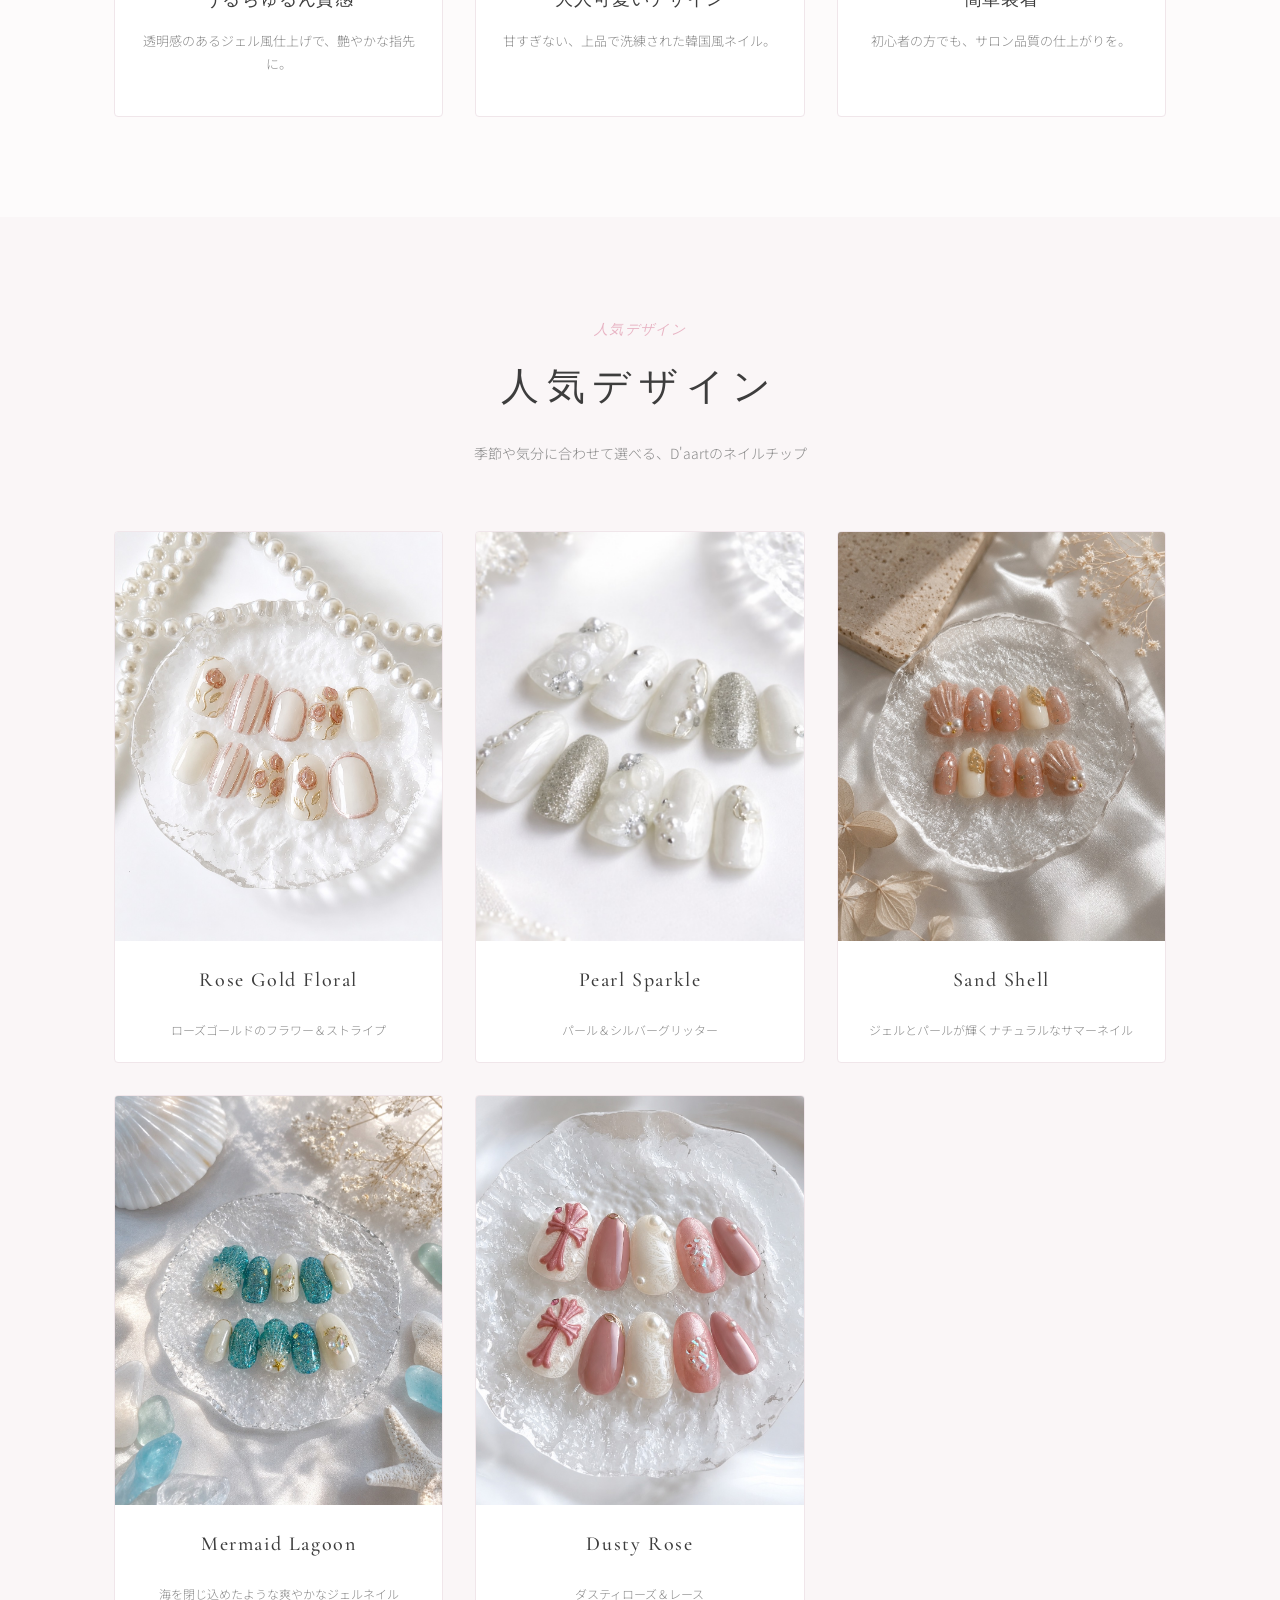
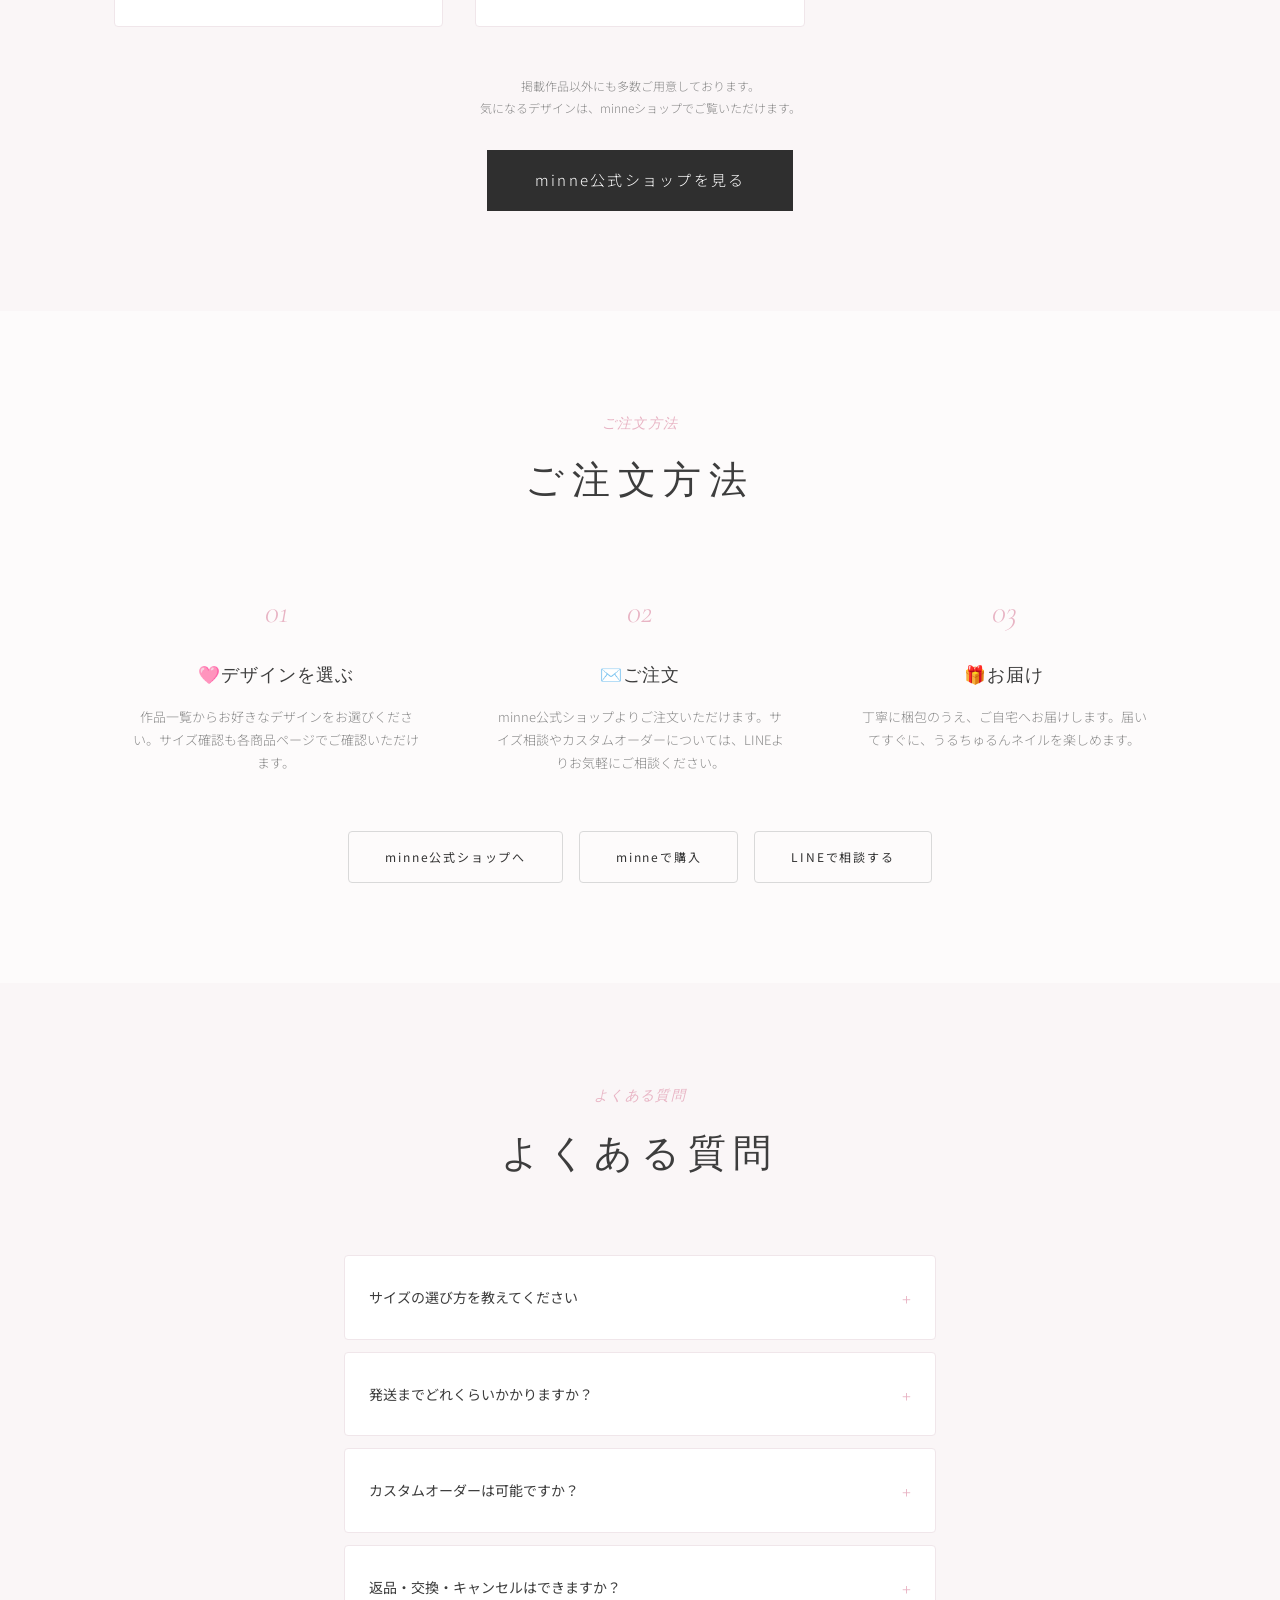
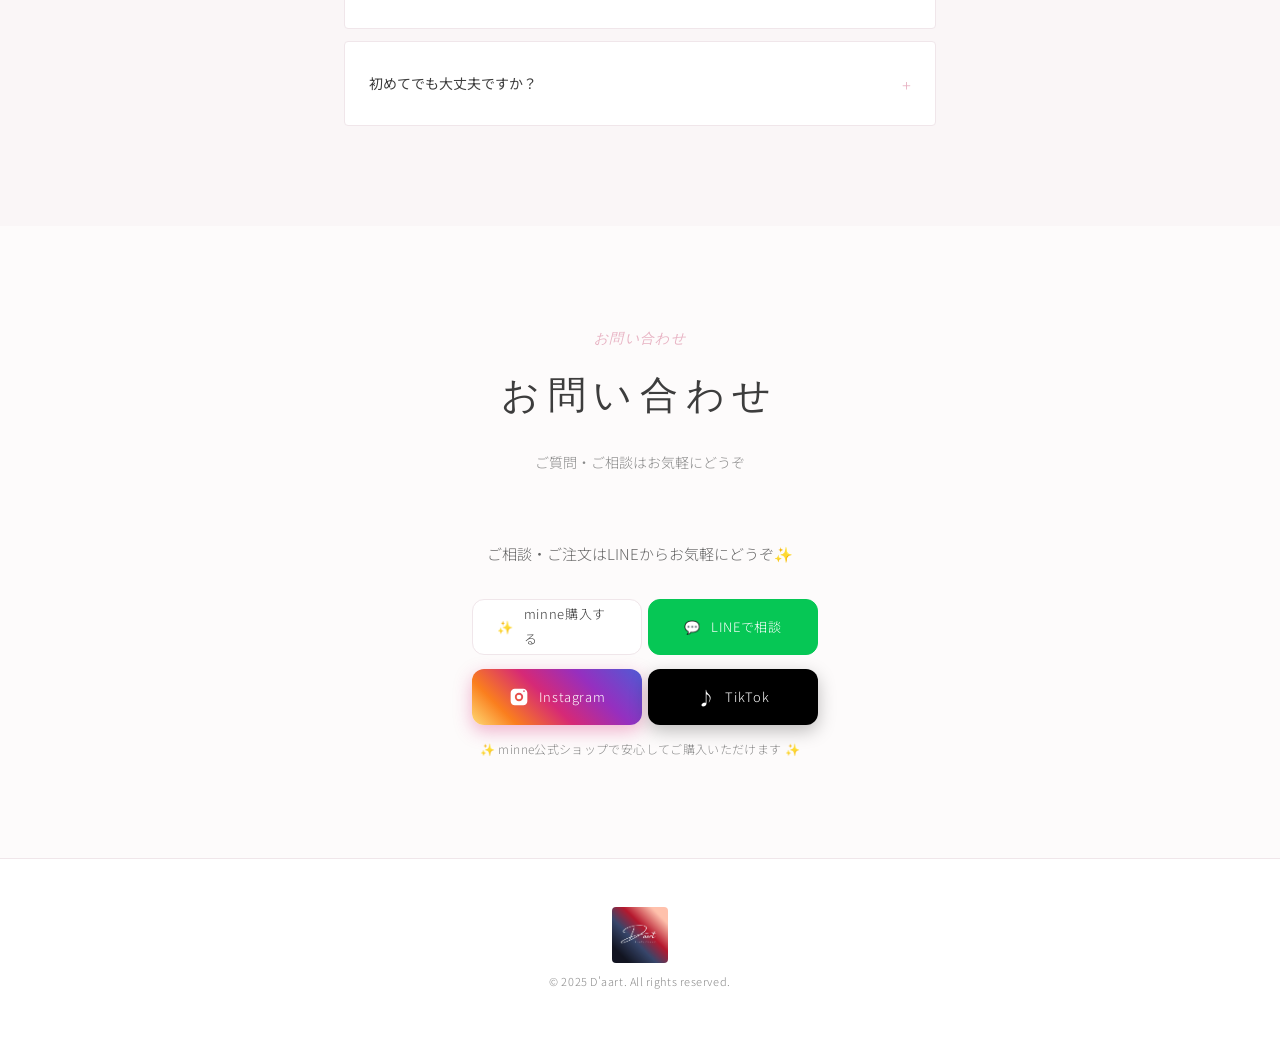
==== commit 264b5f80: "注文ボタンのリンクを修正" ====
--- a/index.html
+++ b/index.html
@@ -236,8 +236,10 @@
             </div>
           </div>
           <div class="order__links">
-            <a href="https://minne.com/@akitan13" class="btn btn-outline" target="_blank" rel="noopener noreferrer">minne公式ショップへ</a>
-<a href="#" class="btn btn-outline btn-line order-green-btn" target="_blank" rel="noopener noreferrer">LINEで相談する</a>
+            <a href="https://line.me/R/ti/p/@203avimp" class="btn btn-outline" target="_blank" rel="noopener noreferrer">minne公式ショップへ</a>
+<a href="https://minne.com/@akitan13" class="btn btn-outline" target="_blank" rel="noopener noreferrer">minneで購入</a>
+
+<a href="https://line.me/R/ti/p/@203avimp" class="btn btn-outline" target="_blank" rel="noopener noreferrer">LINEで相談する</a>
           </div>
         </div>
       </div>
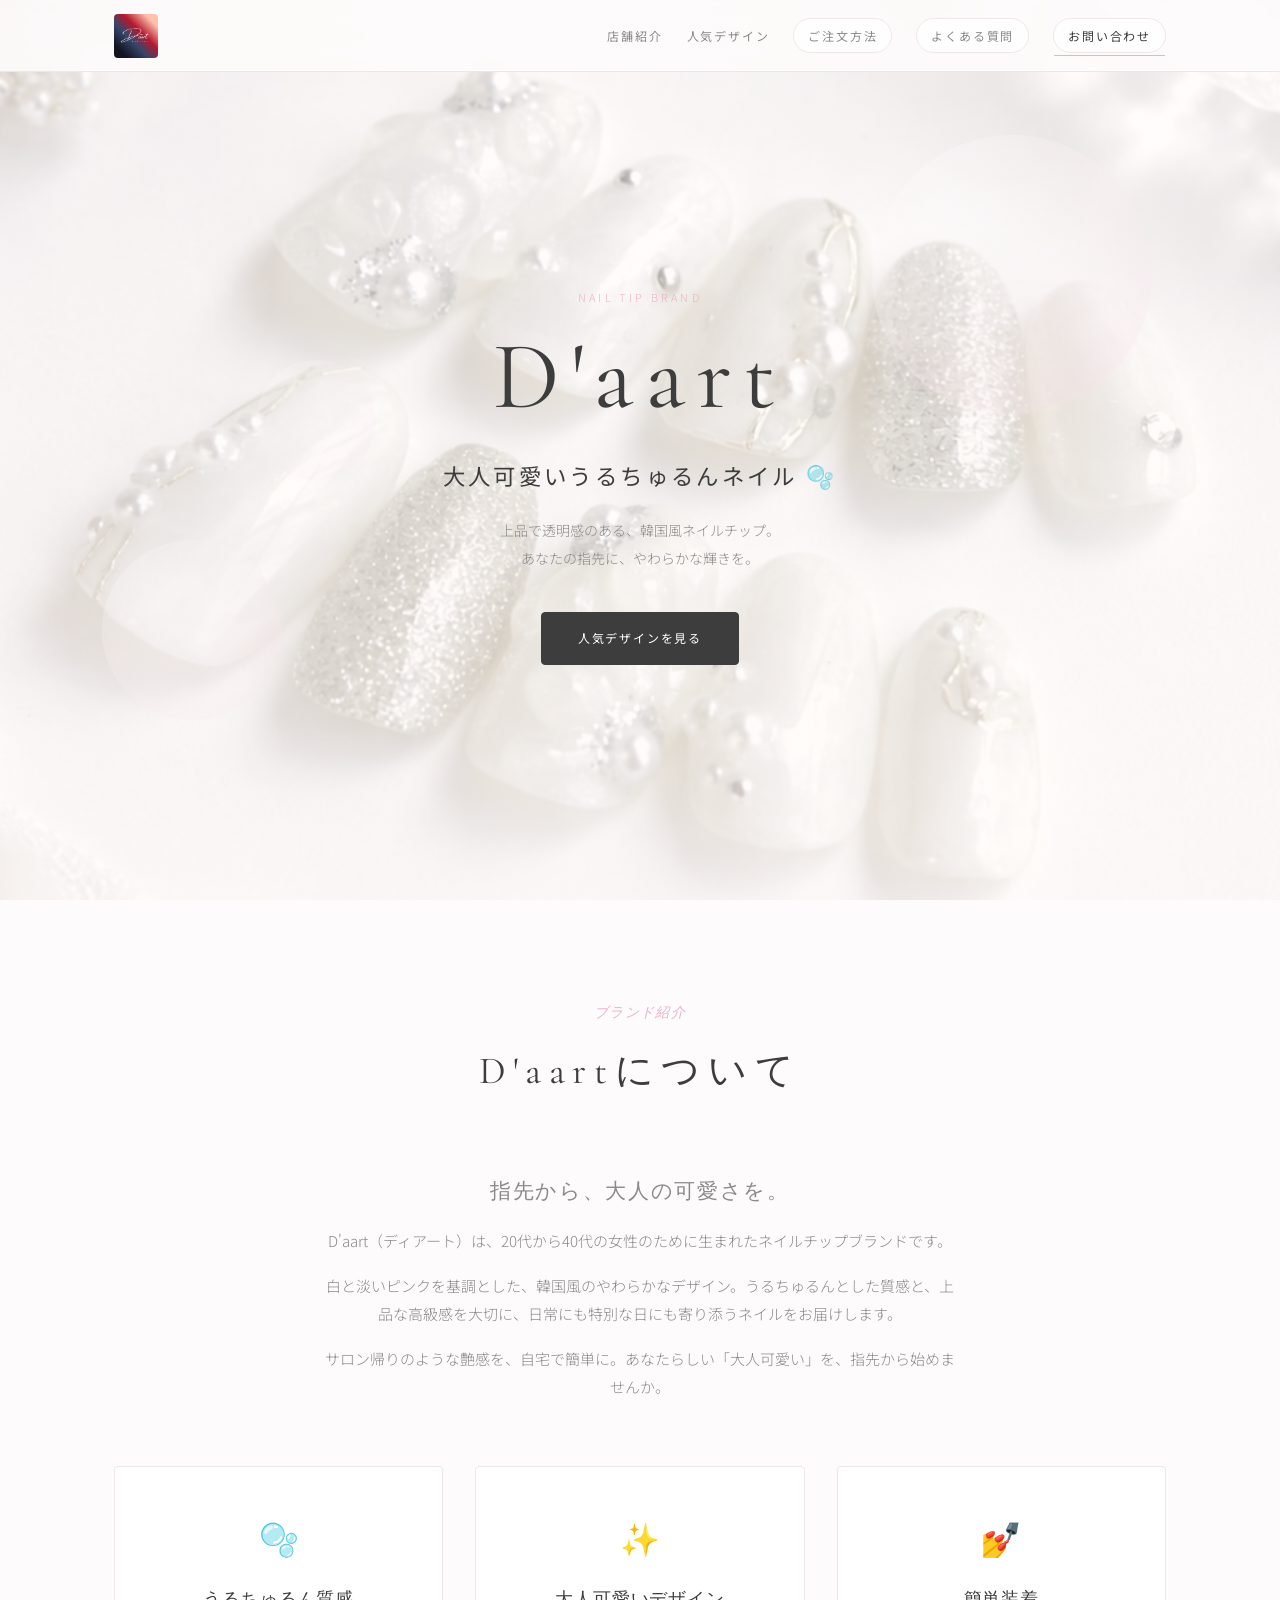
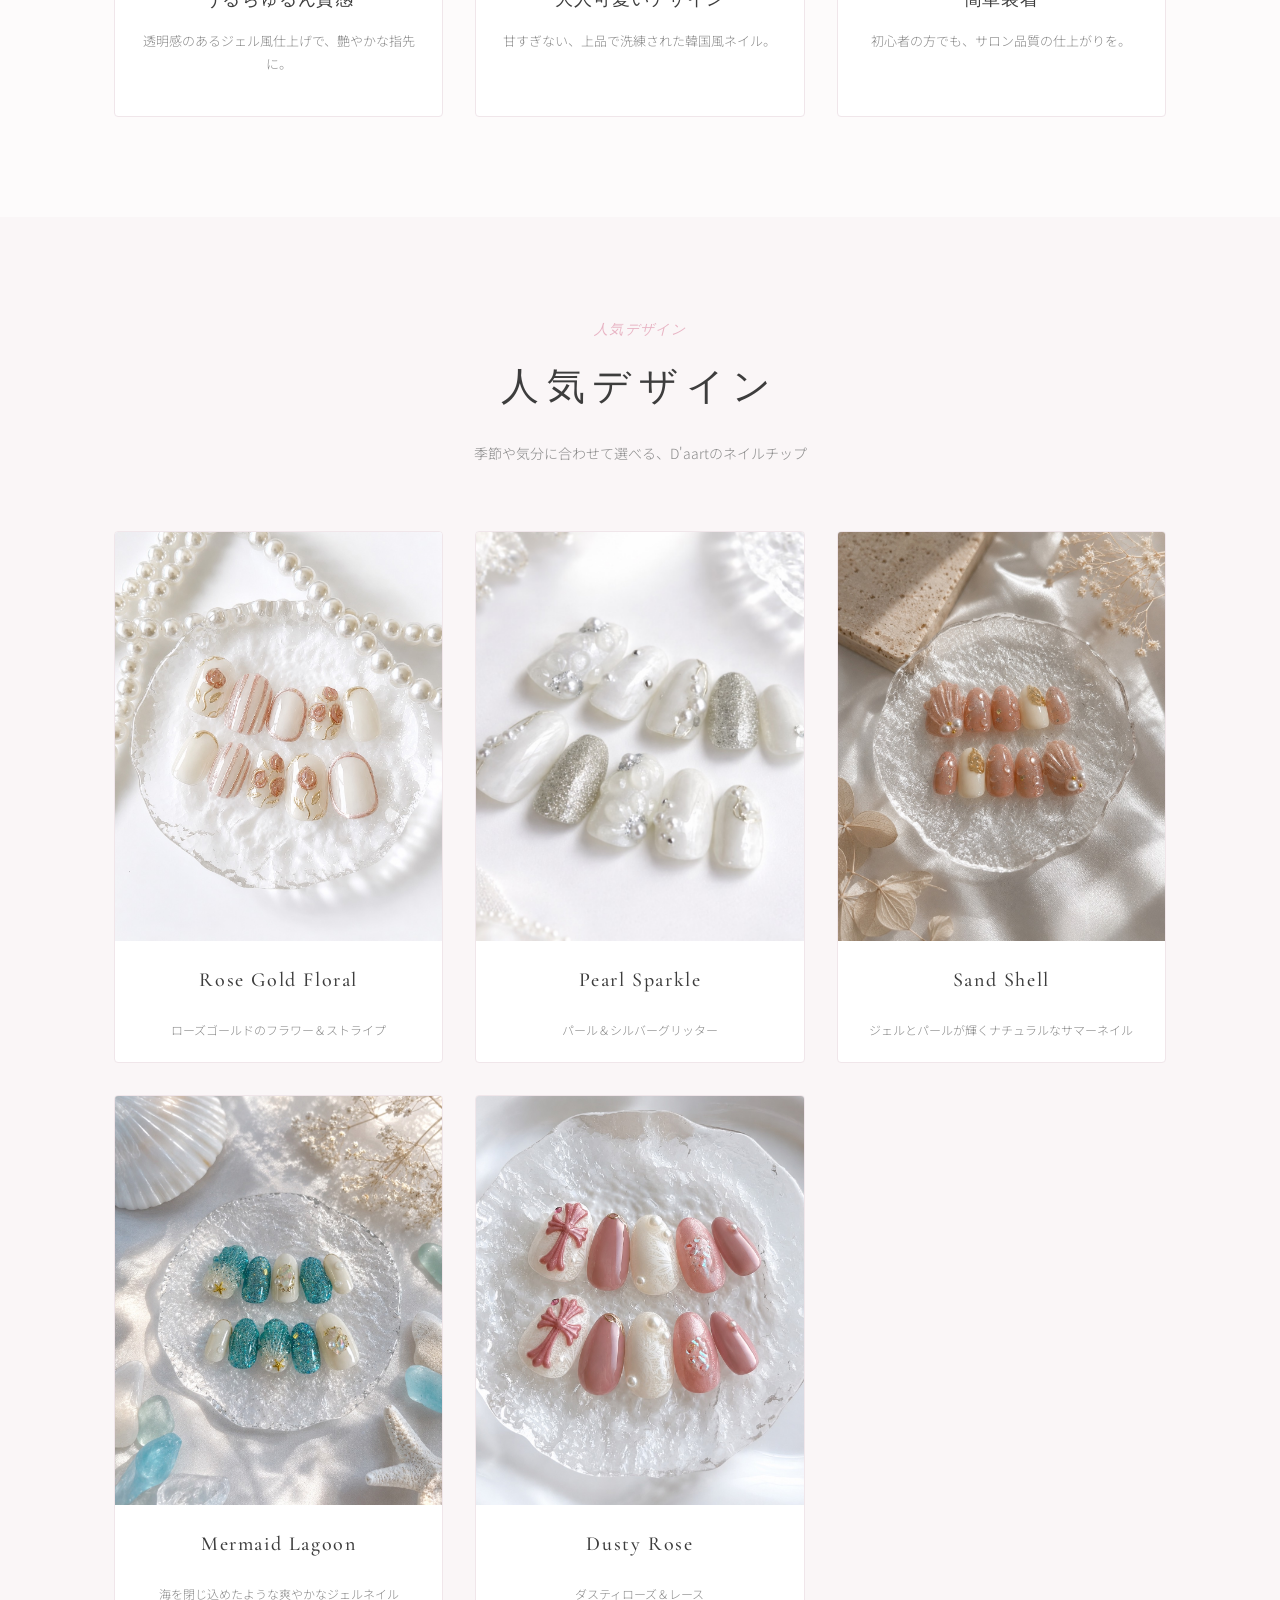
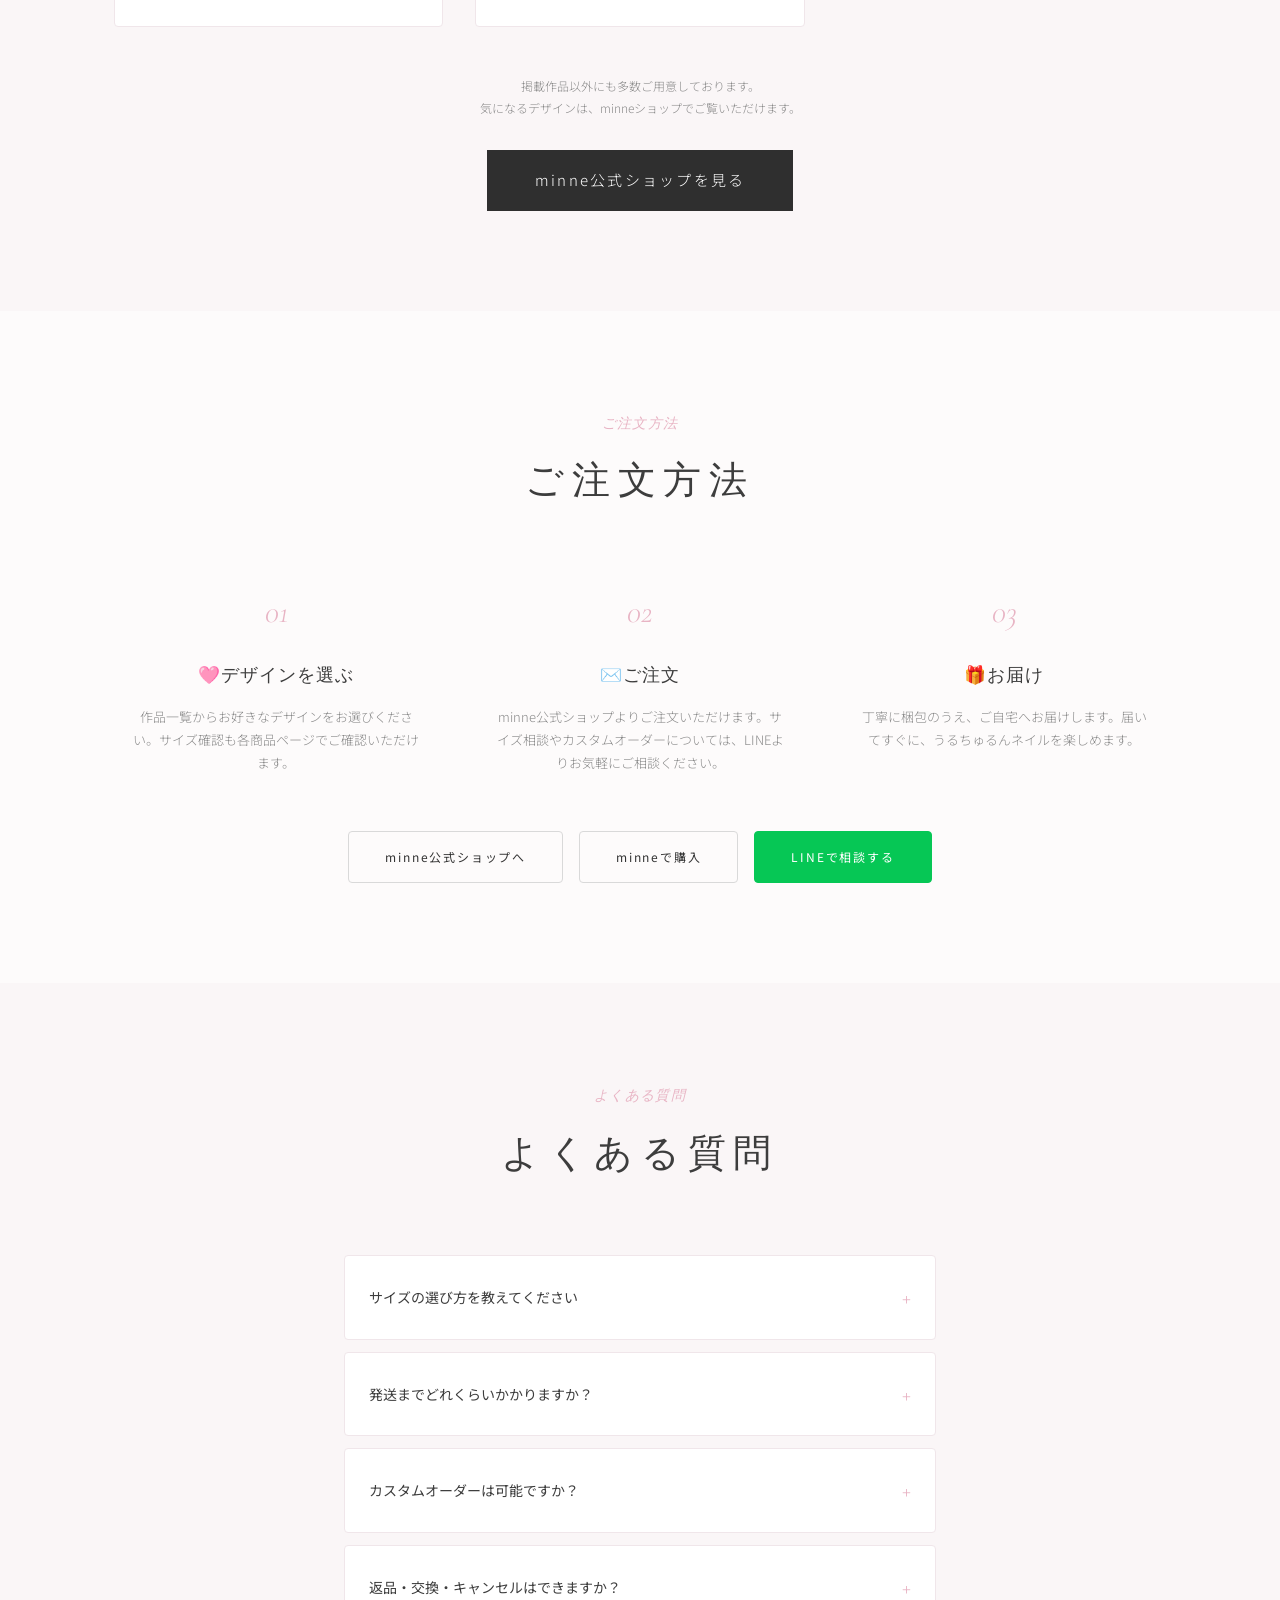
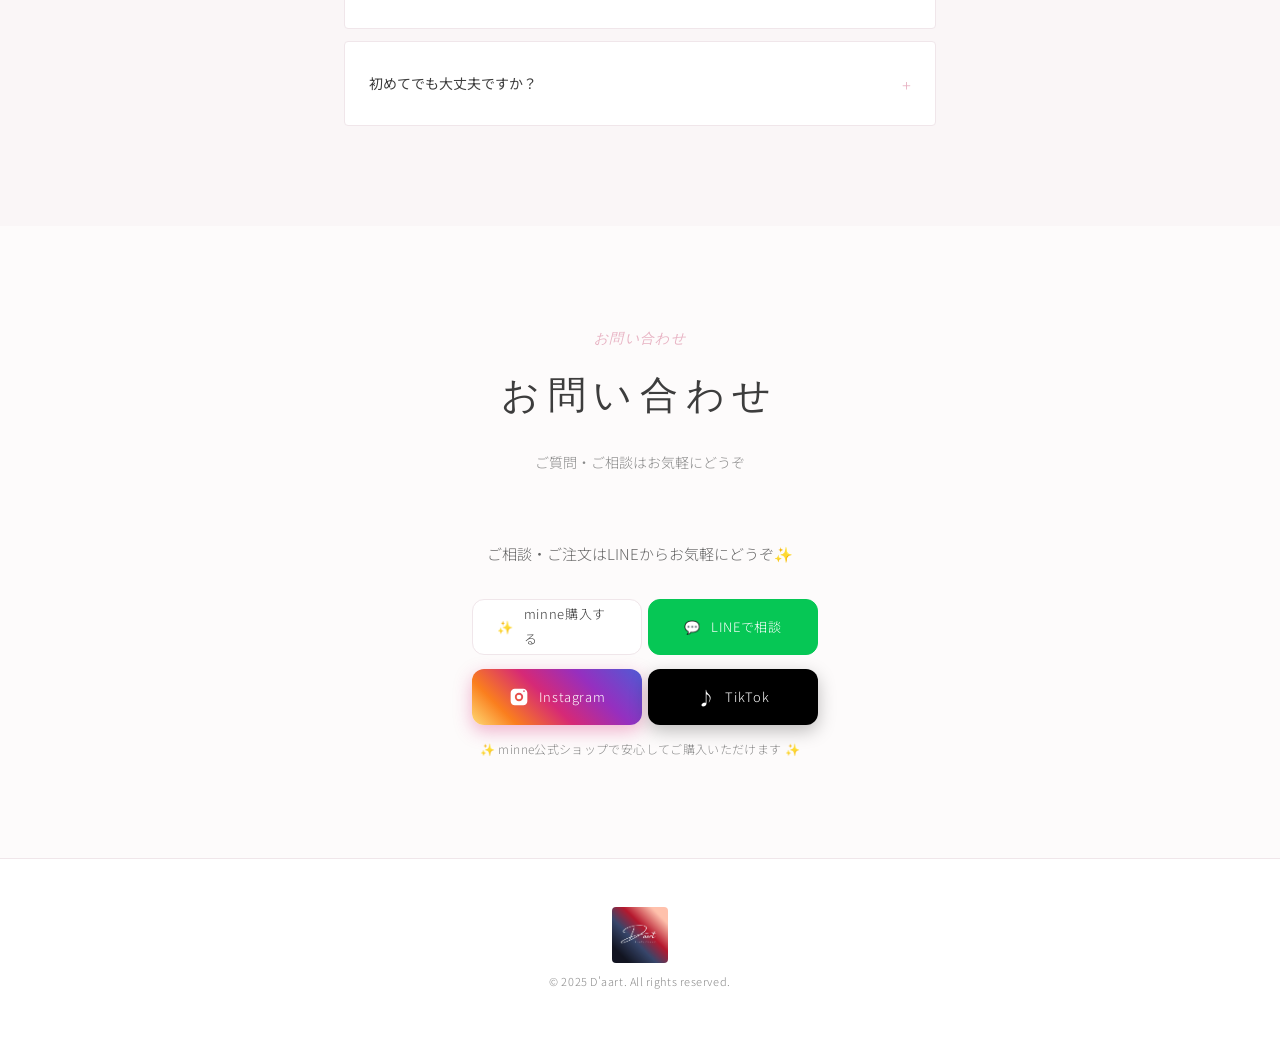
==== commit 8f5ab3d9: "LINEボタンを修正" ====
--- a/index.html
+++ b/index.html
@@ -236,10 +236,9 @@
             </div>
           </div>
           <div class="order__links">
-            <a href="https://line.me/R/ti/p/@203avimp" class="btn btn-outline" target="_blank" rel="noopener noreferrer">minne公式ショップへ</a>
+            <a href="https://minne.com/@akitan13" class="btn btn-outline" target="_blank" rel="noopener noreferrer">minne公式ショップへ</a>
 <a href="https://minne.com/@akitan13" class="btn btn-outline" target="_blank" rel="noopener noreferrer">minneで購入</a>
-
-<a href="https://line.me/R/ti/p/@203avimp" class="btn btn-outline" target="_blank" rel="noopener noreferrer">LINEで相談する</a>
+<a href="https://line.me/R/ti/p/@203avimp" class="btn btn-line" target="_blank" rel="noopener noreferrer">LINEで相談する</a>
           </div>
         </div>
       </div>
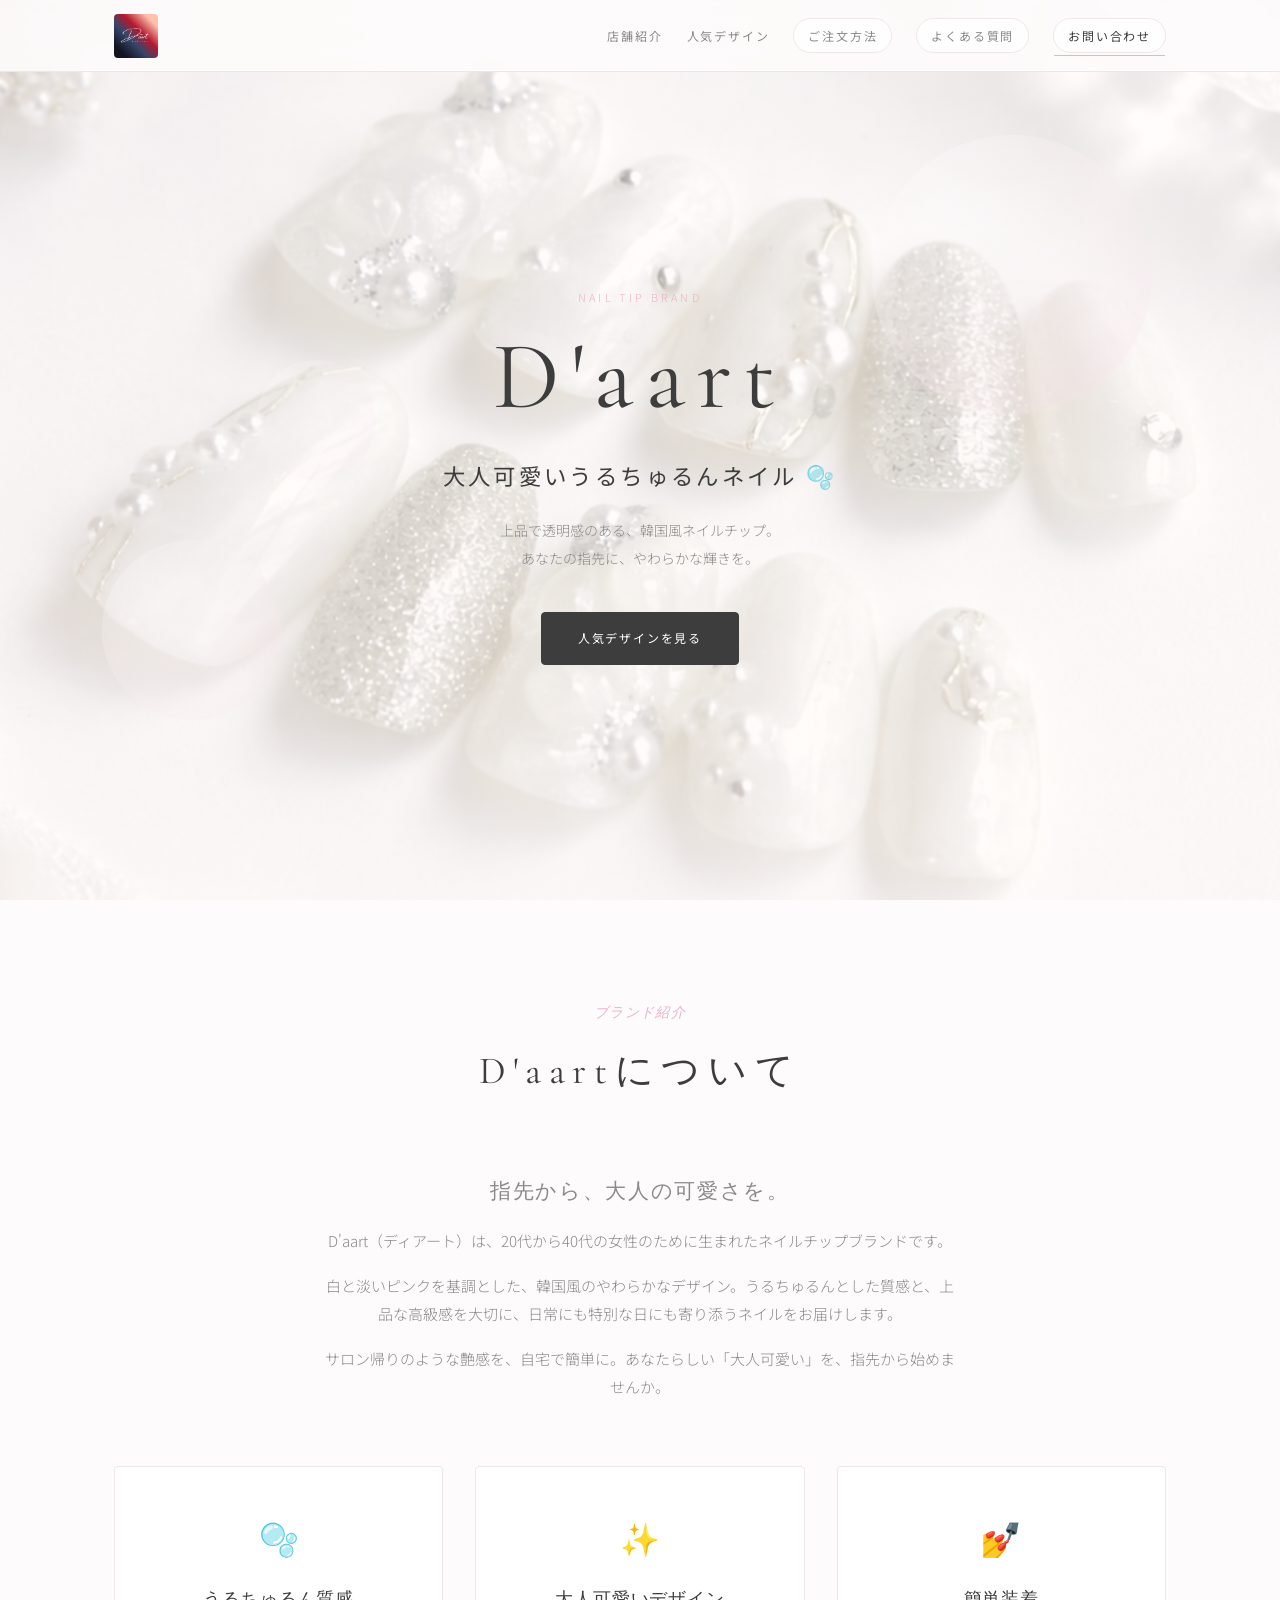
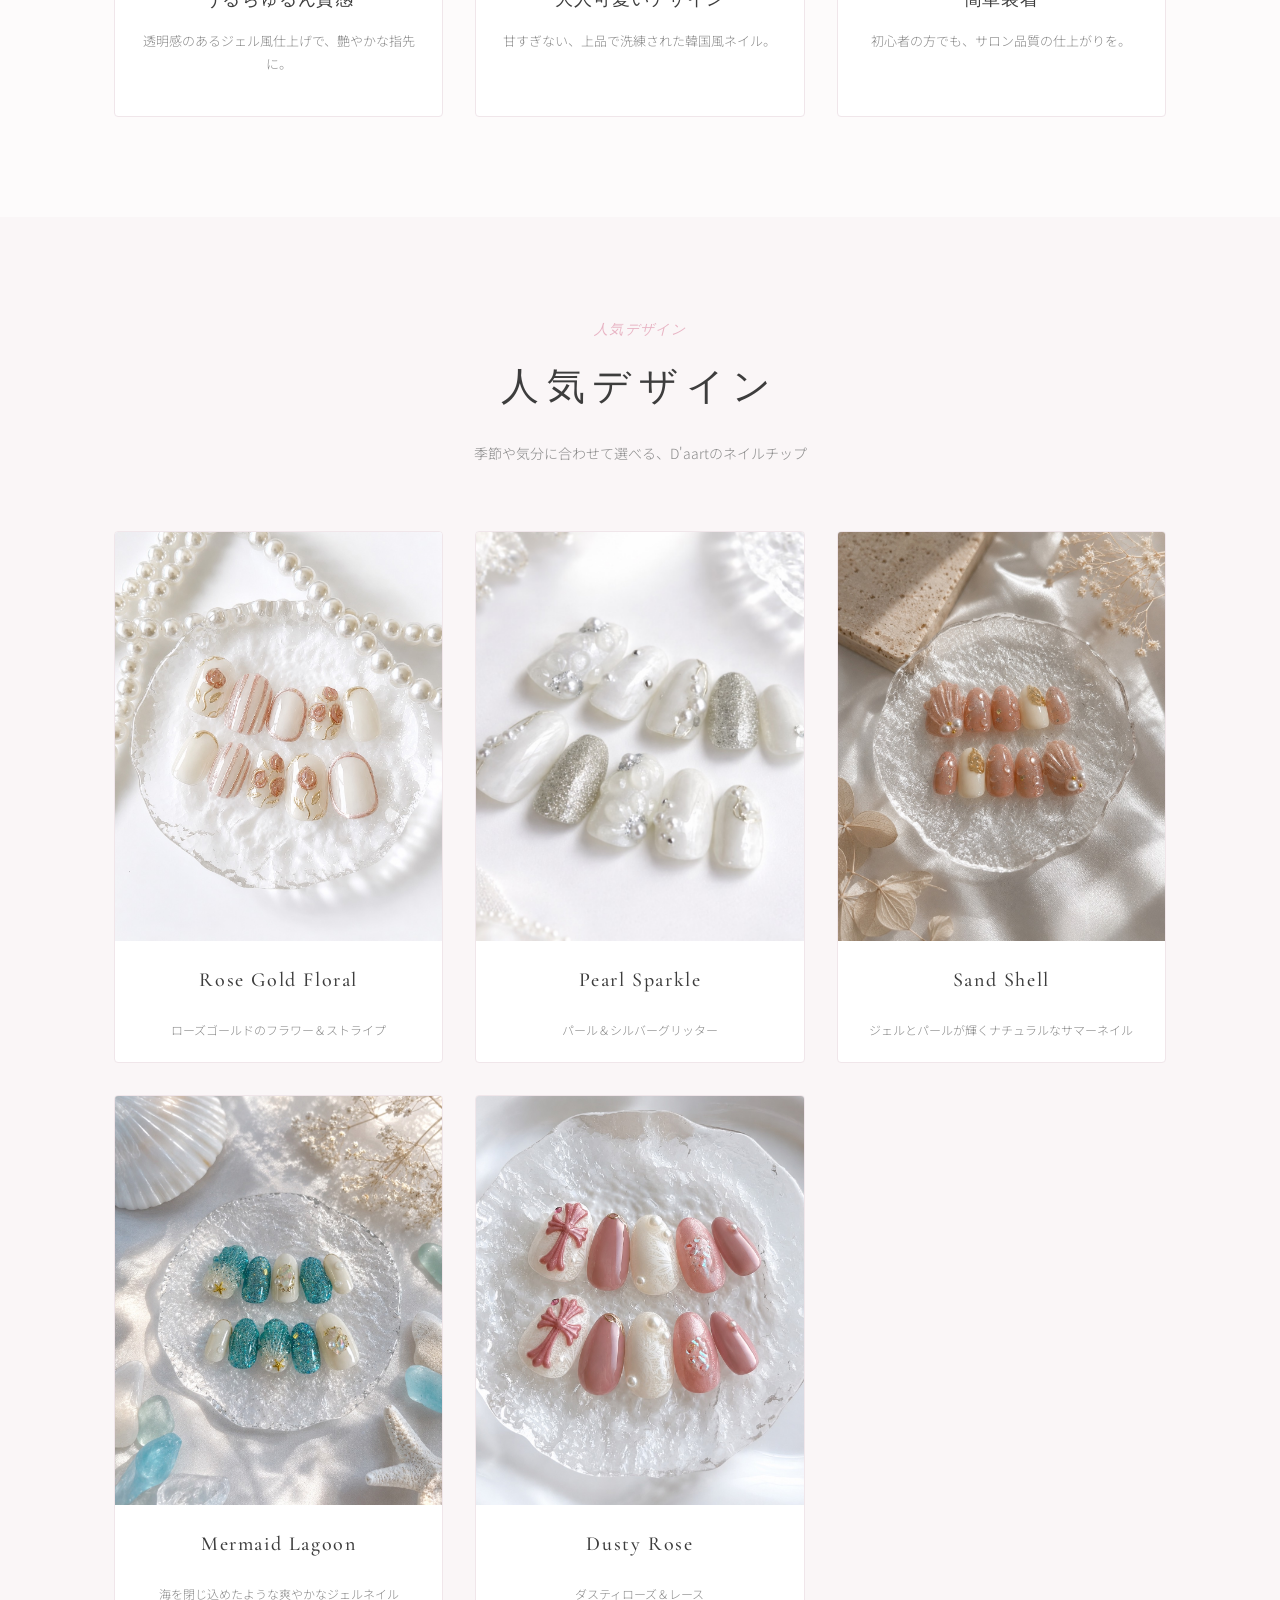
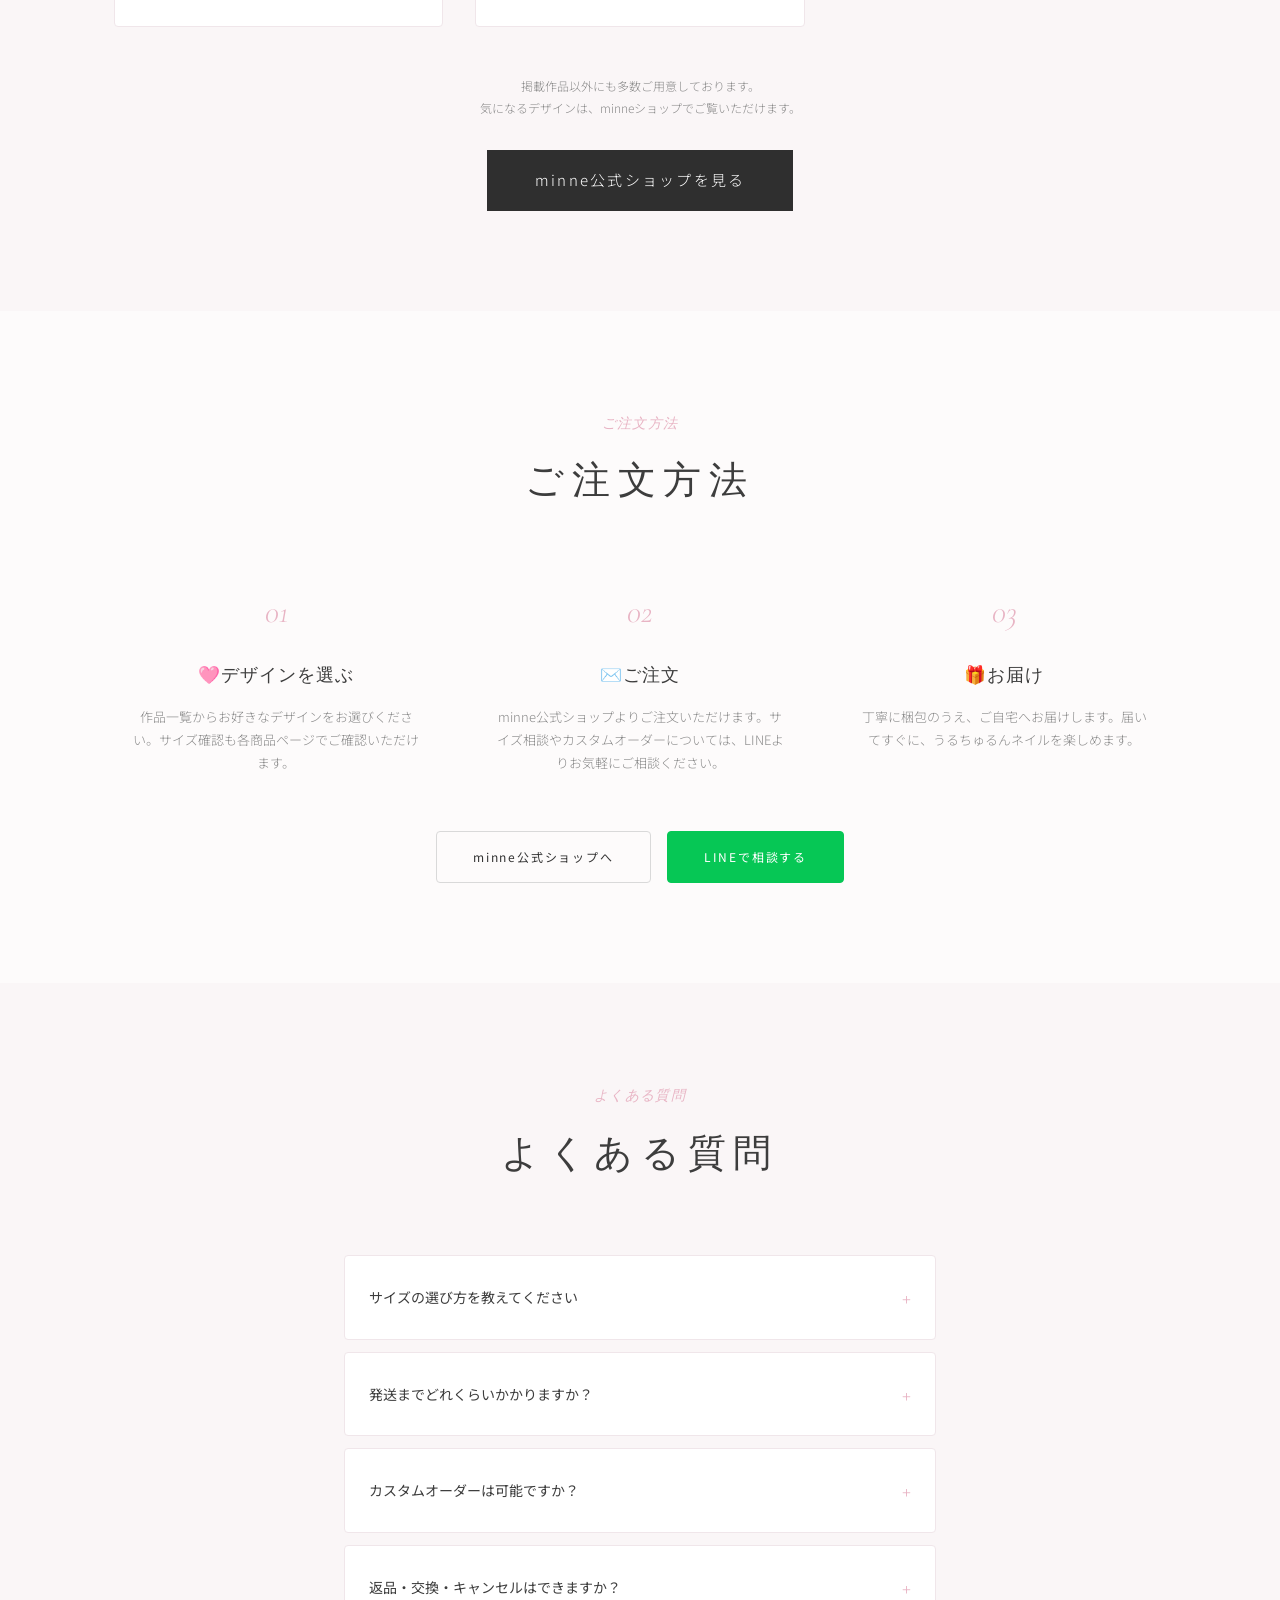
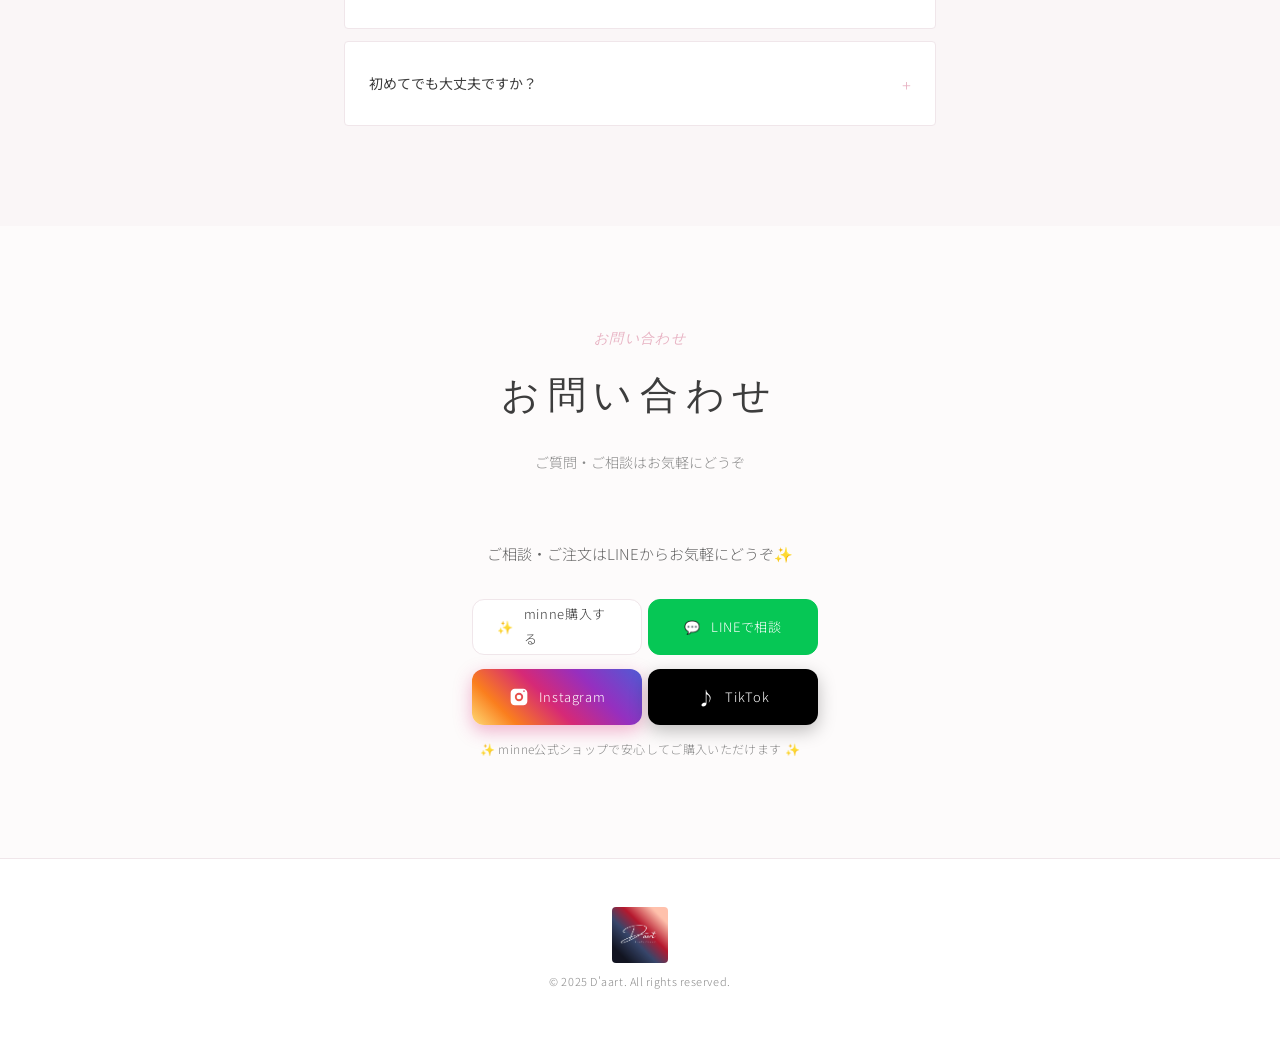
==== commit c7e10c96: "minne購入ボタンを削除" ====
--- a/index.html
+++ b/index.html
@@ -237,7 +237,6 @@
           </div>
           <div class="order__links">
             <a href="https://minne.com/@akitan13" class="btn btn-outline" target="_blank" rel="noopener noreferrer">minne公式ショップへ</a>
-<a href="https://minne.com/@akitan13" class="btn btn-outline" target="_blank" rel="noopener noreferrer">minneで購入</a>
 <a href="https://line.me/R/ti/p/@203avimp" class="btn btn-line" target="_blank" rel="noopener noreferrer">LINEで相談する</a>
           </div>
         </div>
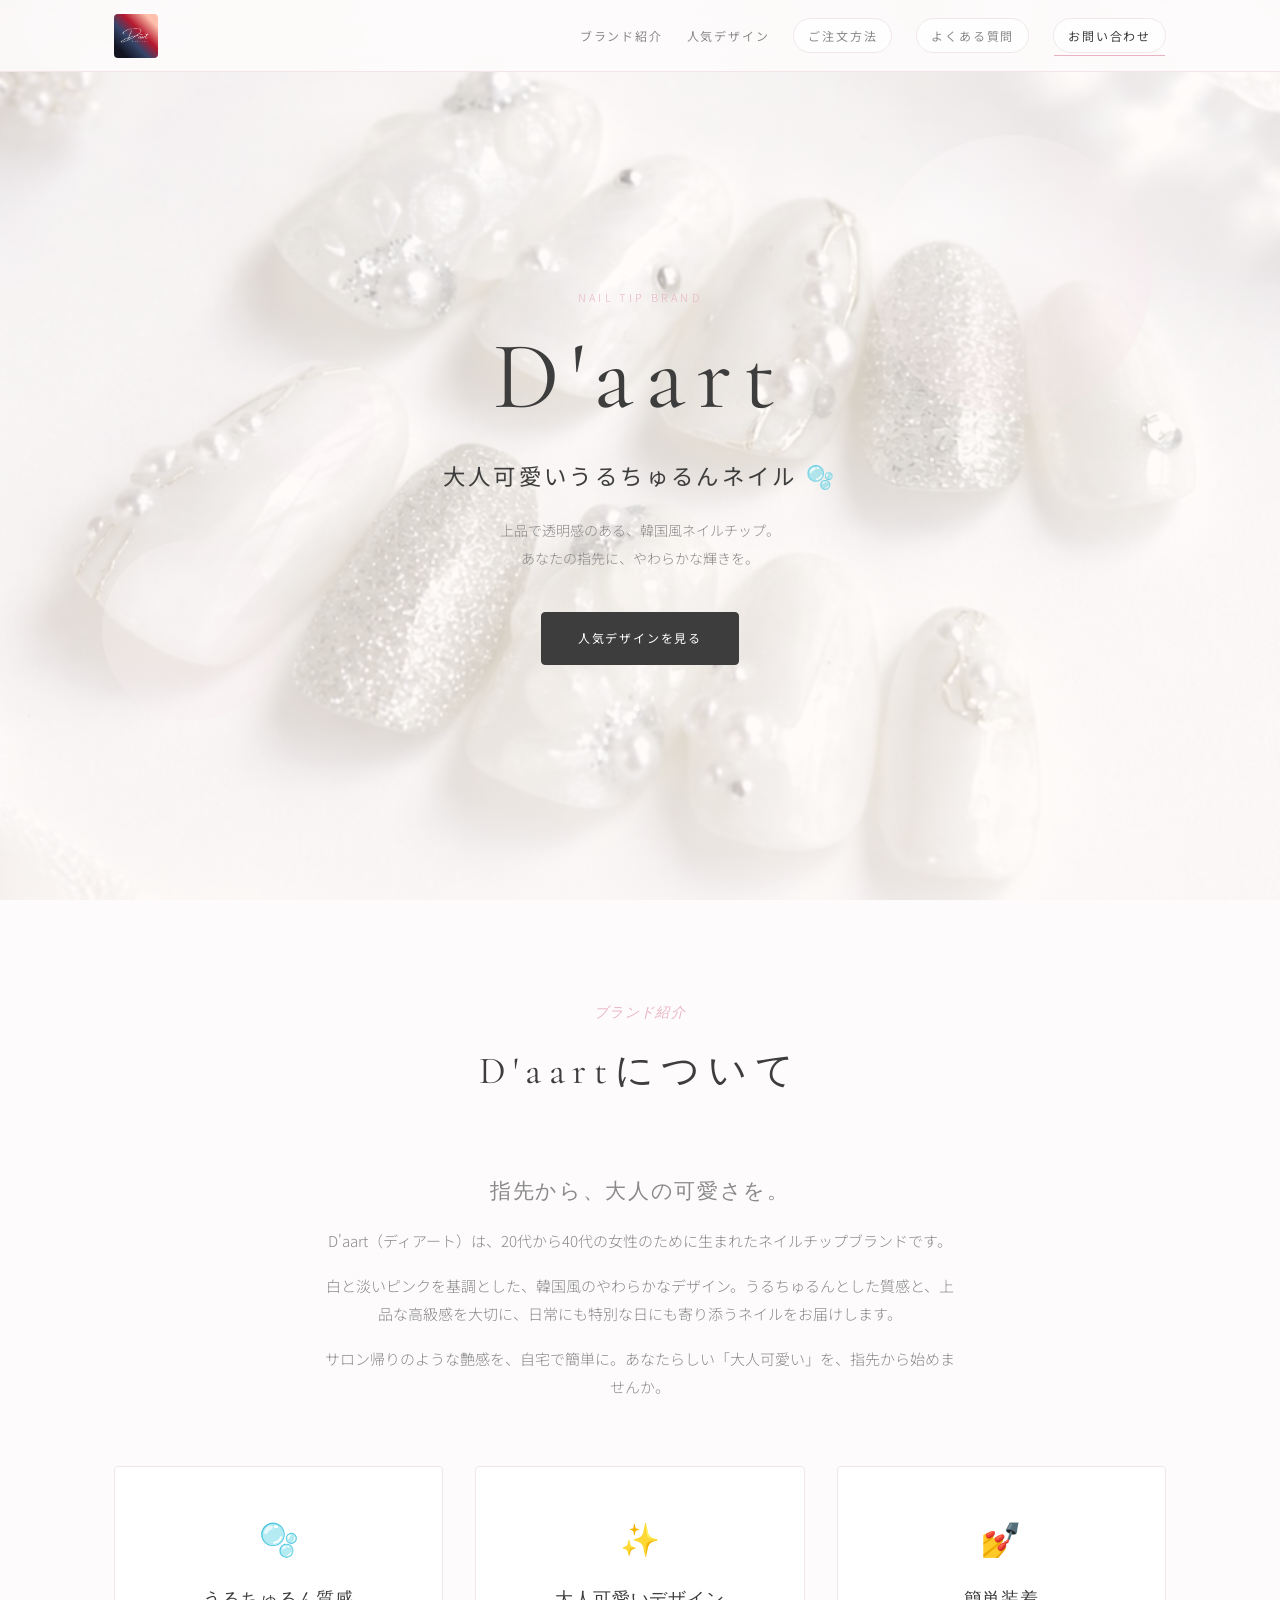
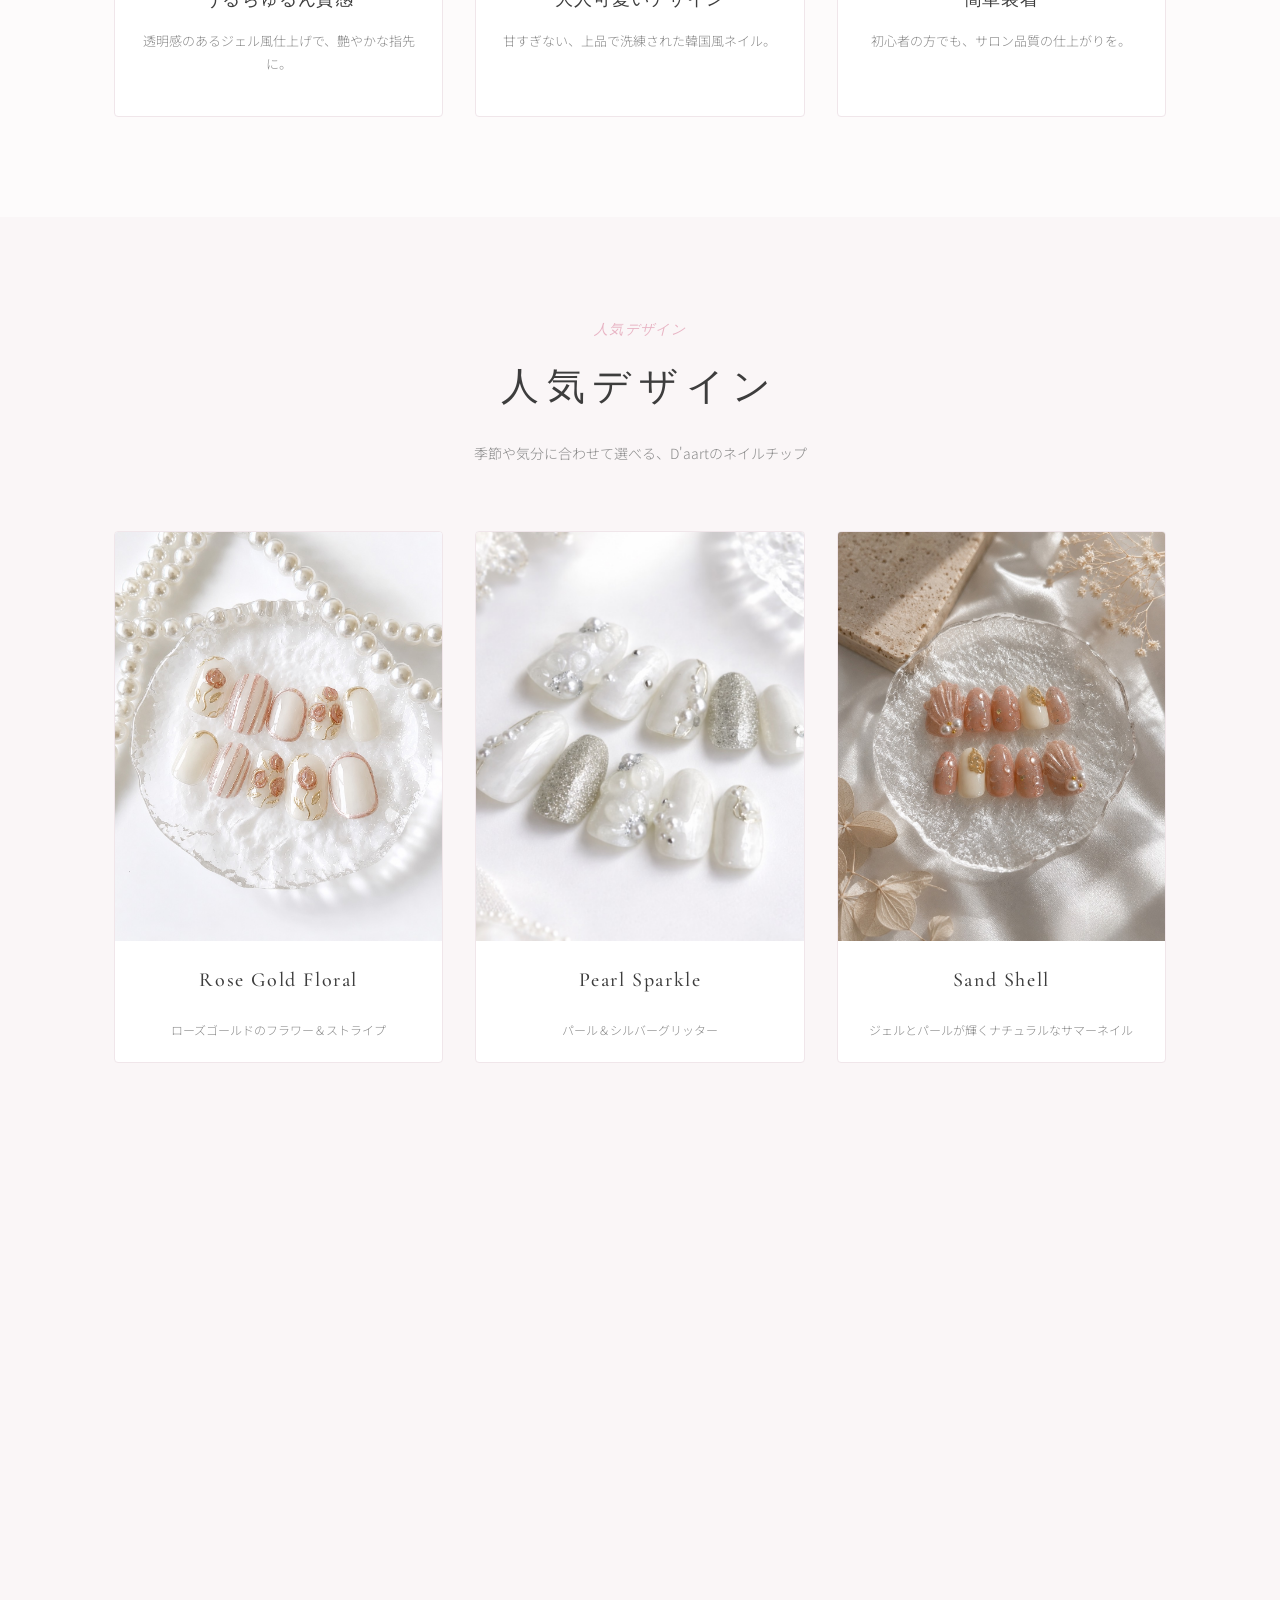
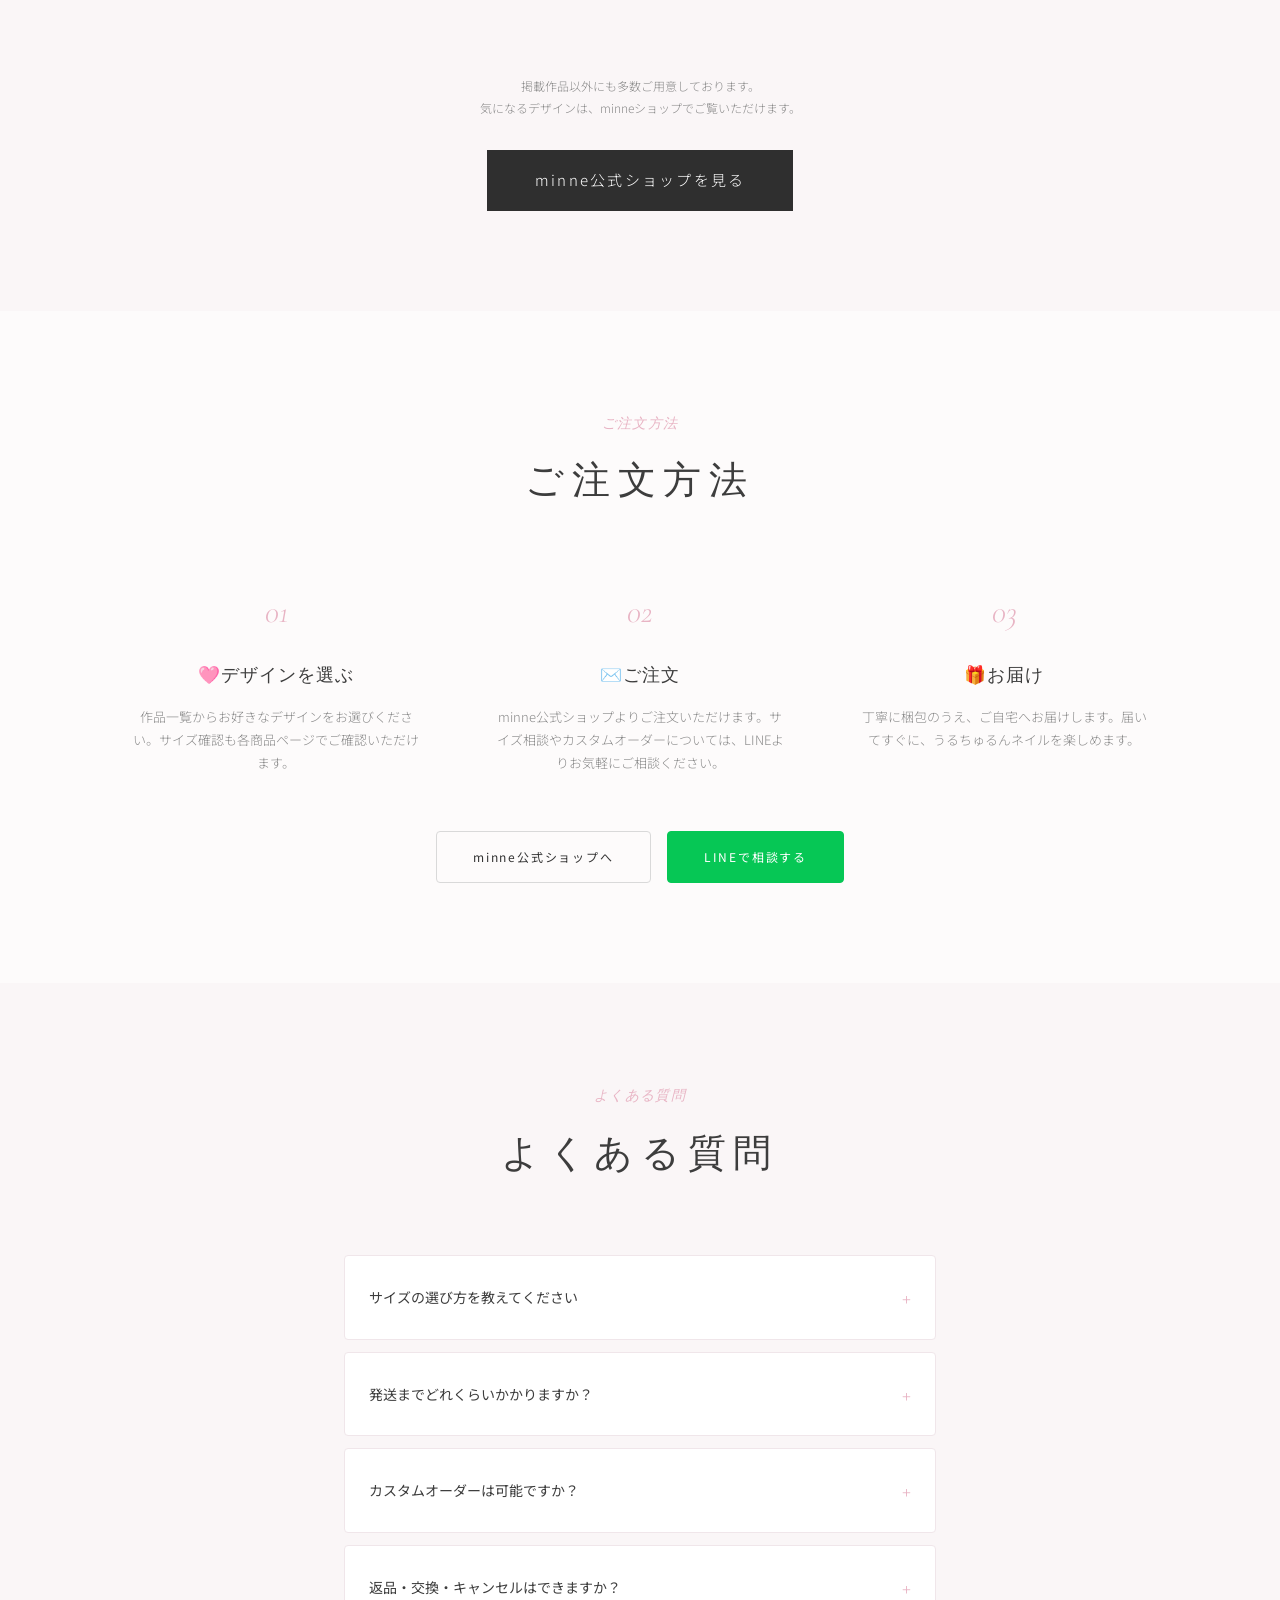
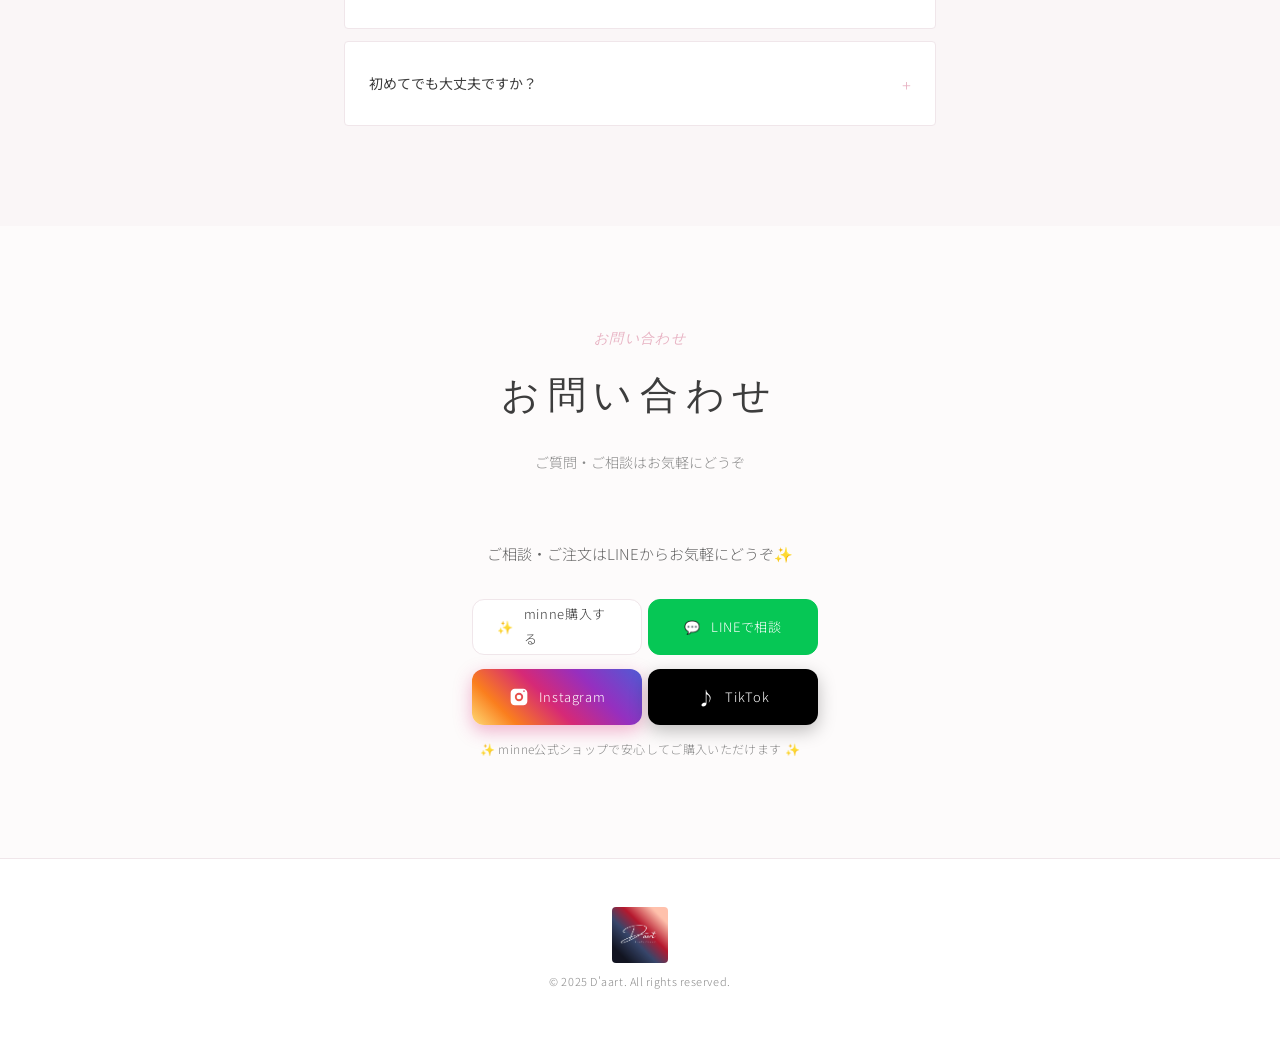
==== commit 63aad91e: "店舗紹介をブランド紹介に変更" ====
--- a/index.html
+++ b/index.html
@@ -77,7 +77,7 @@
       </button>
       <nav class="header__nav" id="nav" aria-label="メインナビゲーション">
         <ul class="header__nav-list">
-          <li><a href="#about">店舗紹介</a></li>
+          <li><a href="#about">ブランド紹介</a></li>
           <li><a href="#collection">人気デザイン</a></li>
           <li><a href="#order">ご注文方法</a></li>
           <li><a href="#faq">よくある質問</a></li>
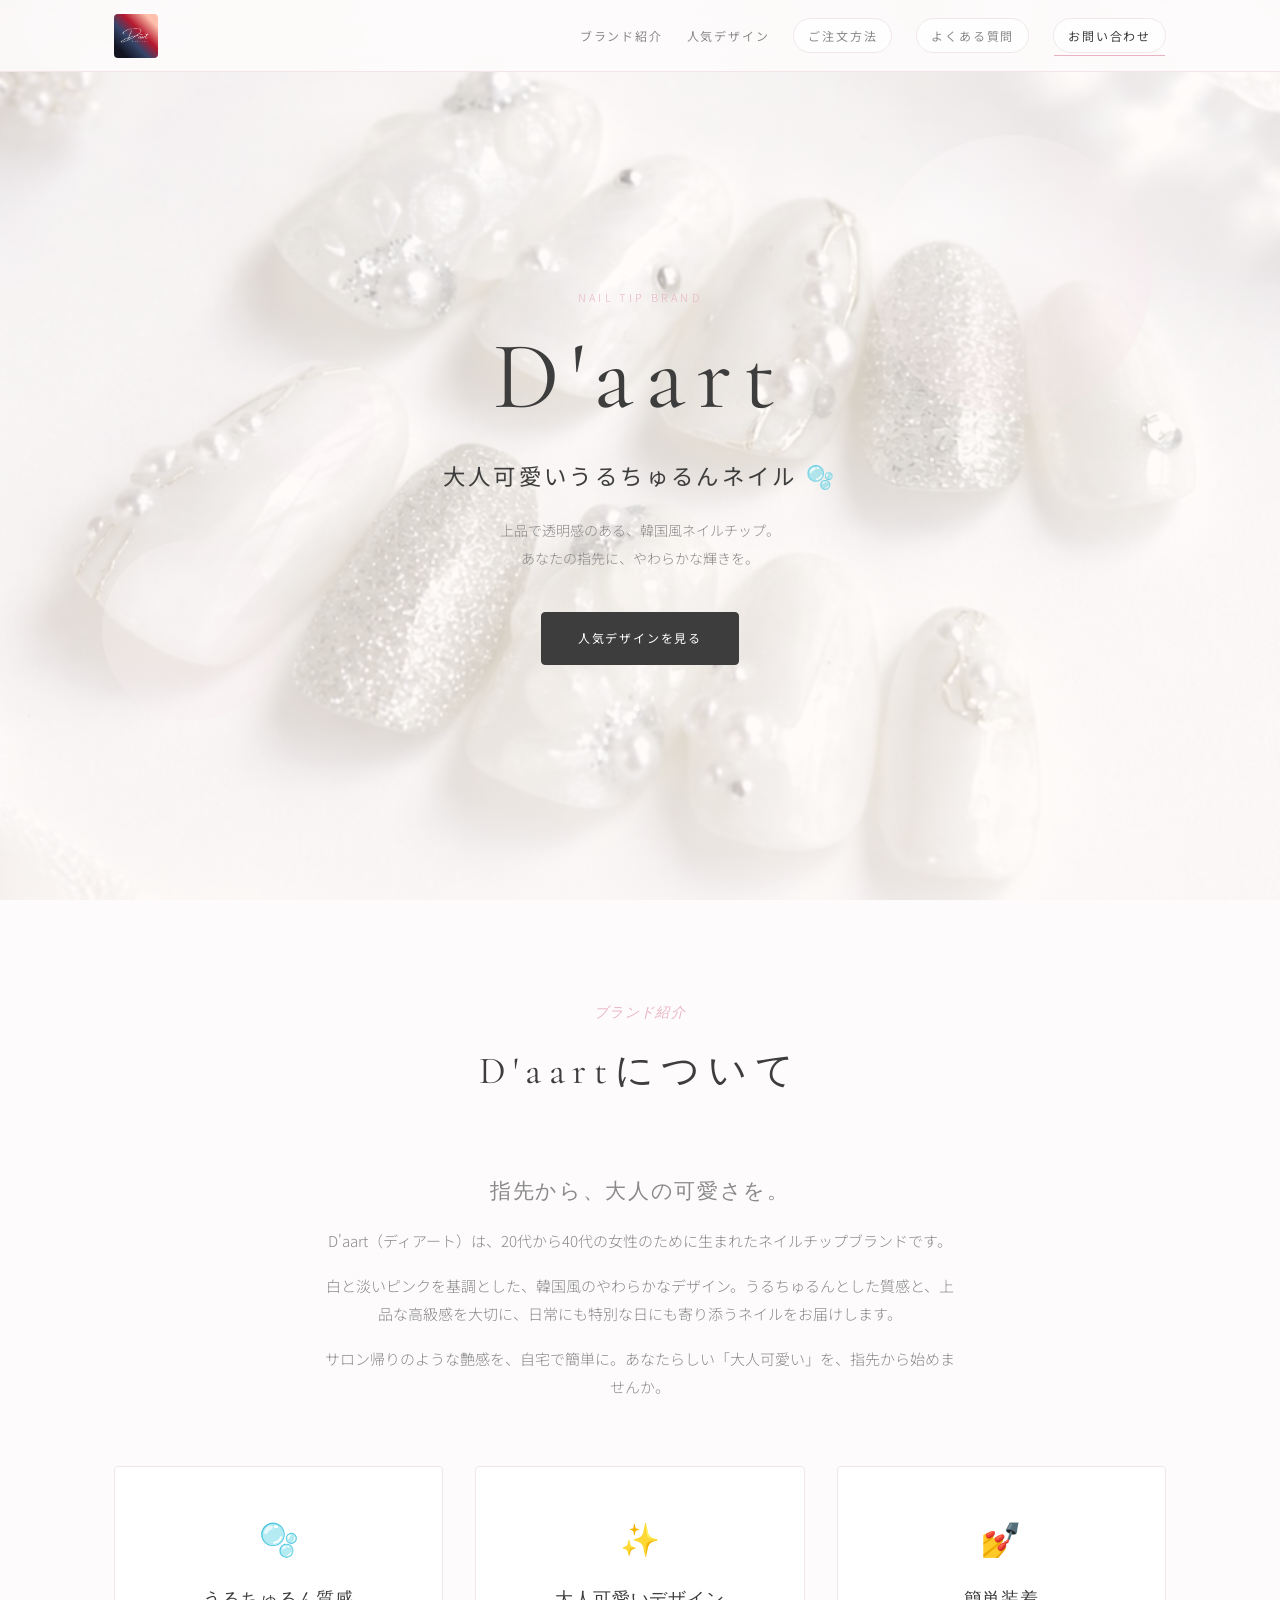
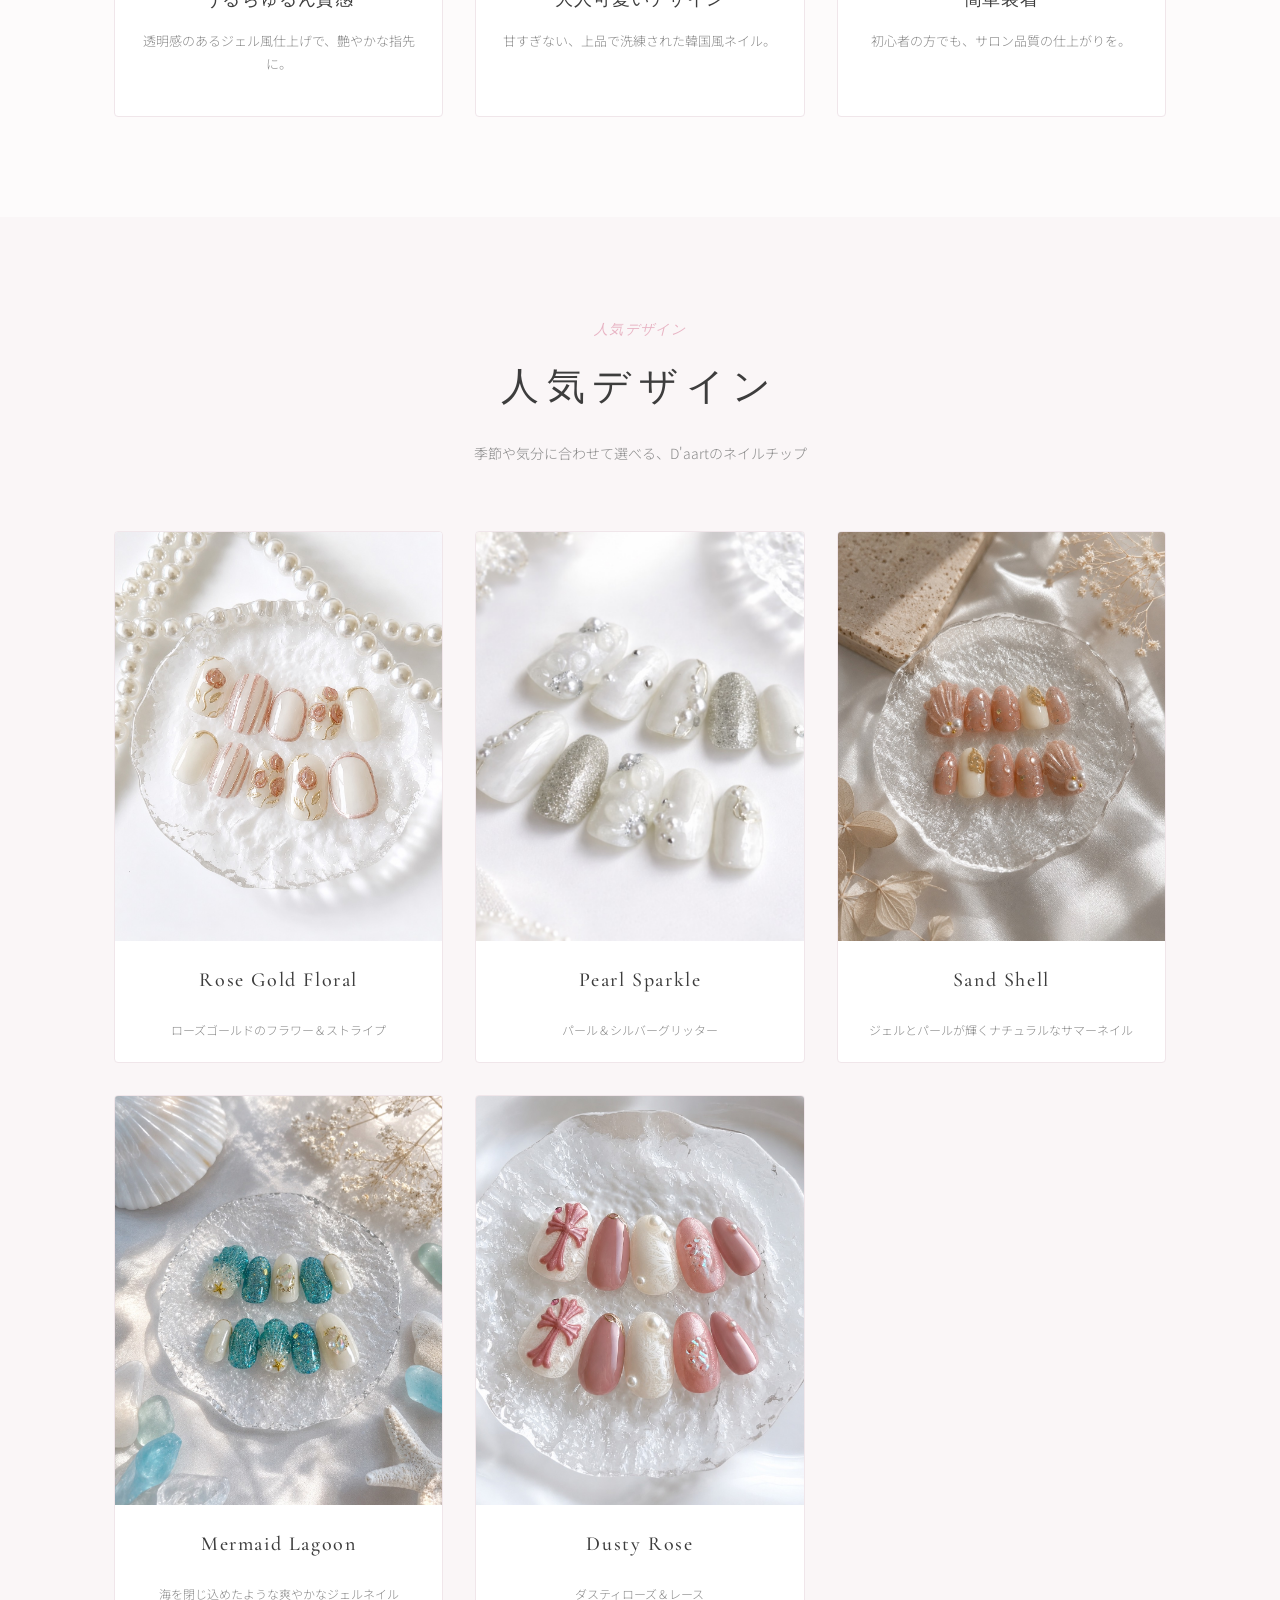
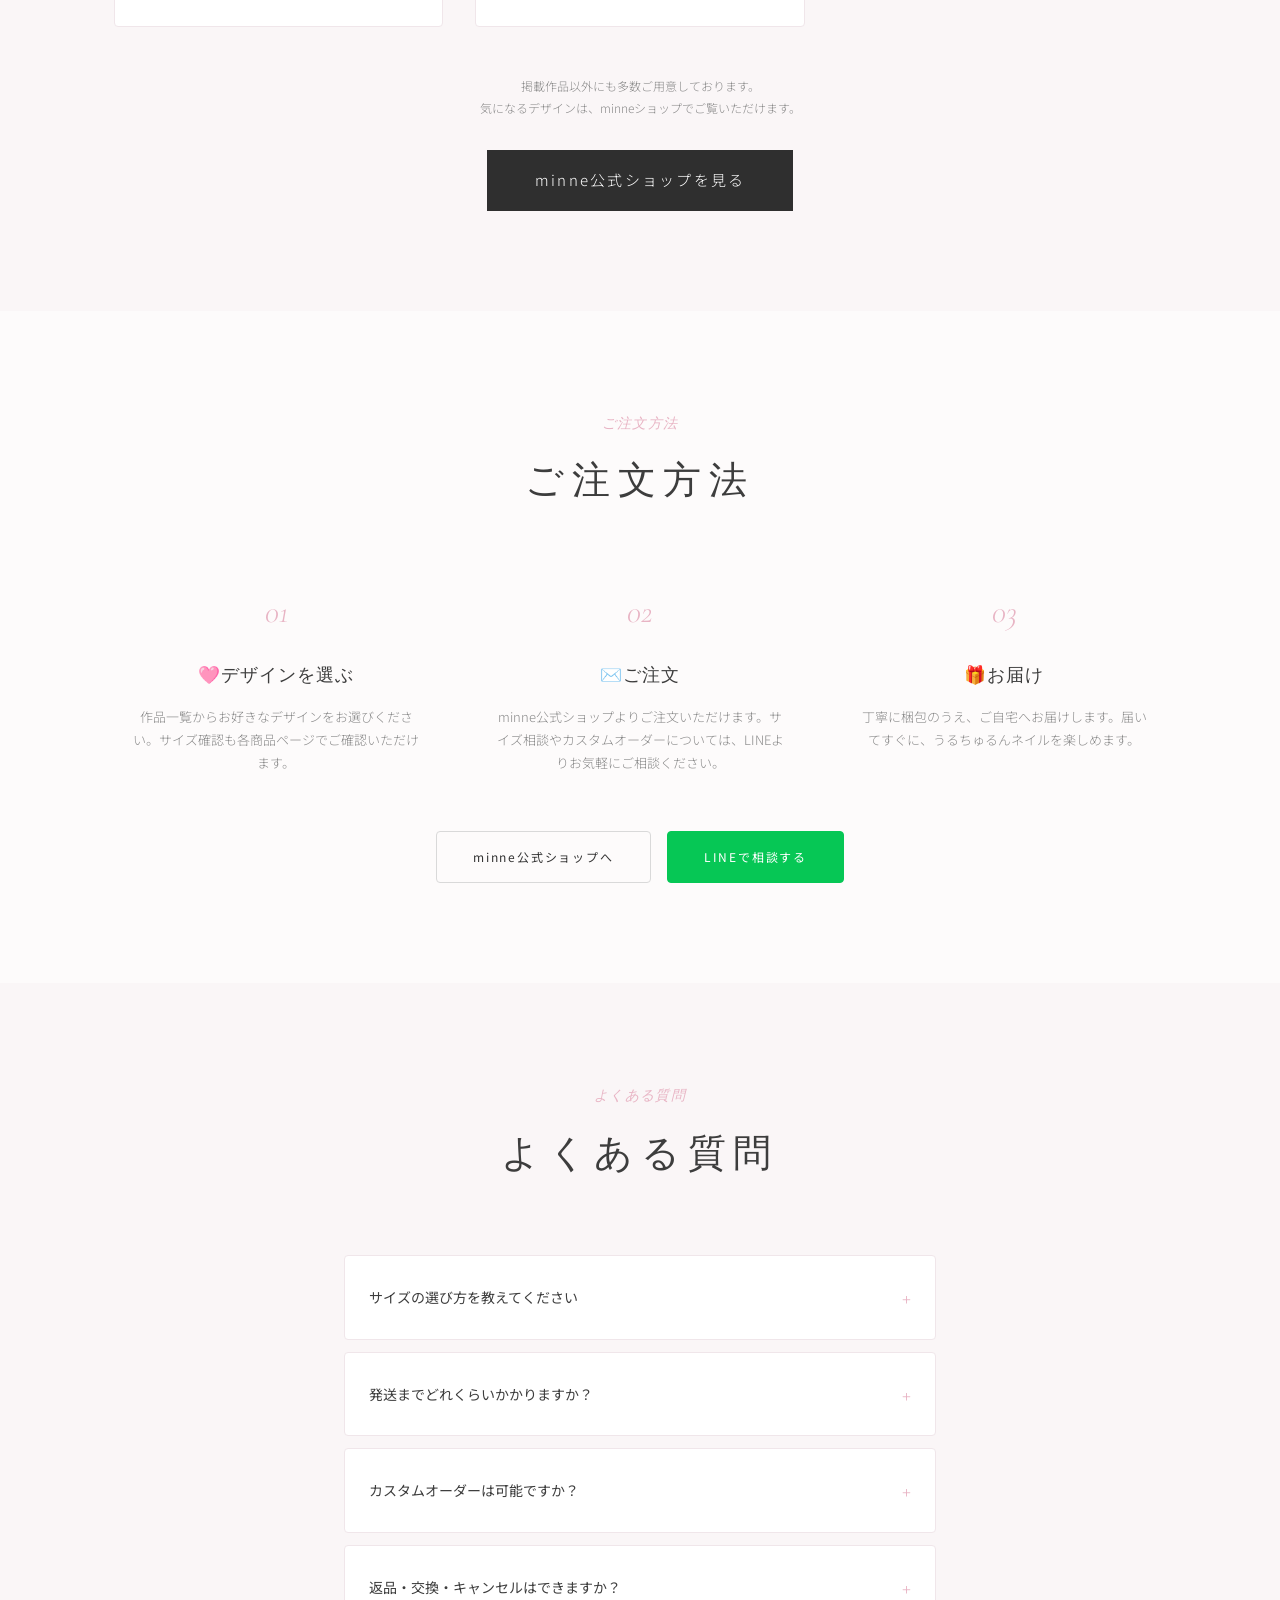
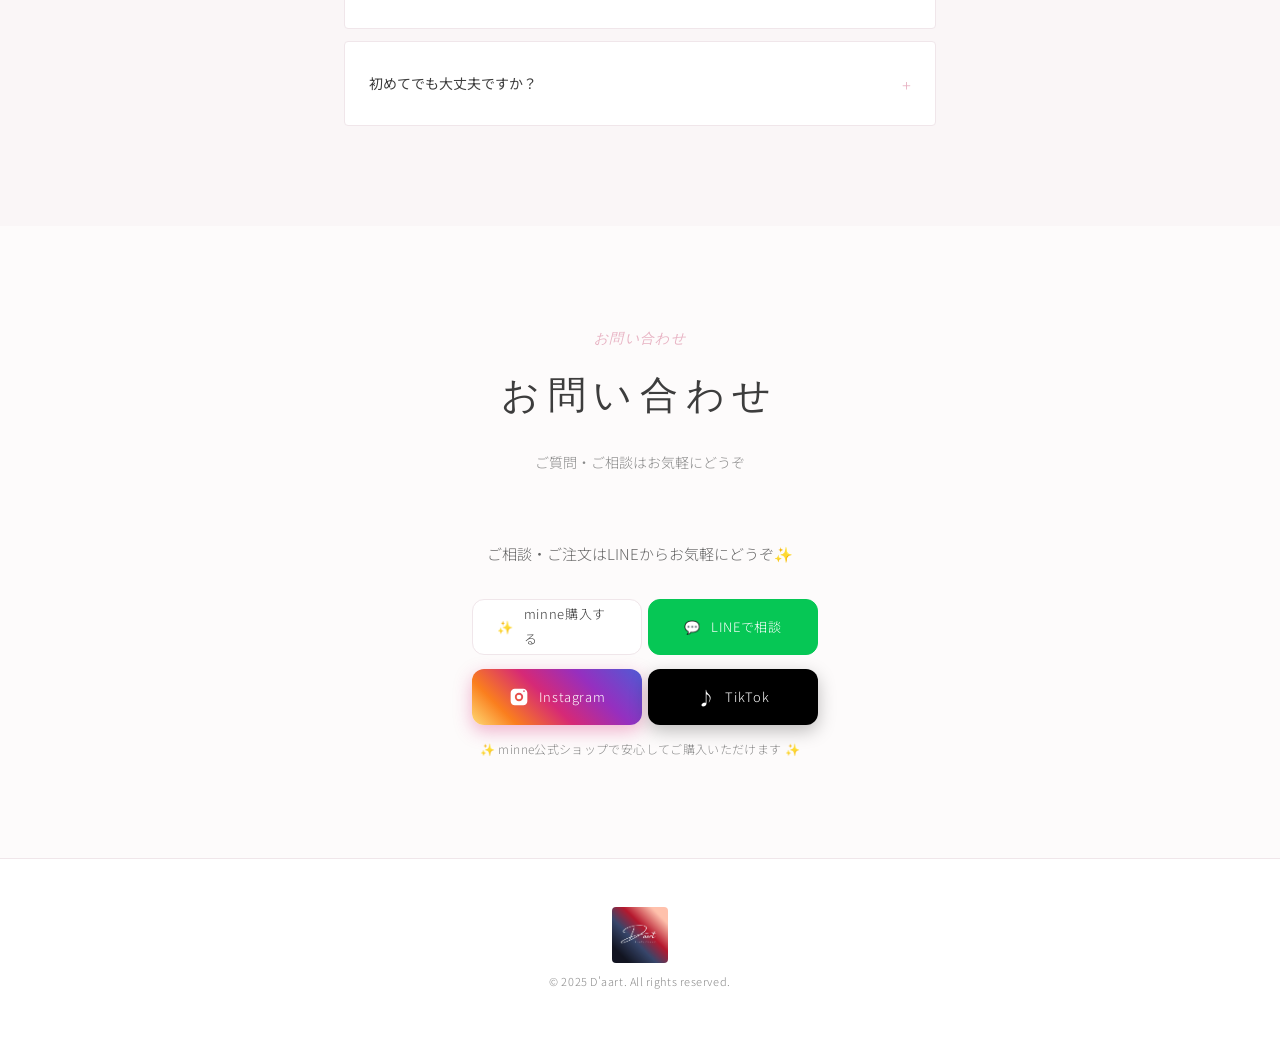
==== commit 97852f89: "SEOタイトルを改善" ====
--- a/index.html
+++ b/index.html
@@ -8,7 +8,7 @@
     content="width=device-width, initial-scale=1.0"
   >
 
-  <title>D'aart | 大人可愛いうるちゅるんネイル</title>
+ <title>D'aart Nail | 大人可愛い韓国風ネイルチップ</title>
 
   <meta
     name="description"
